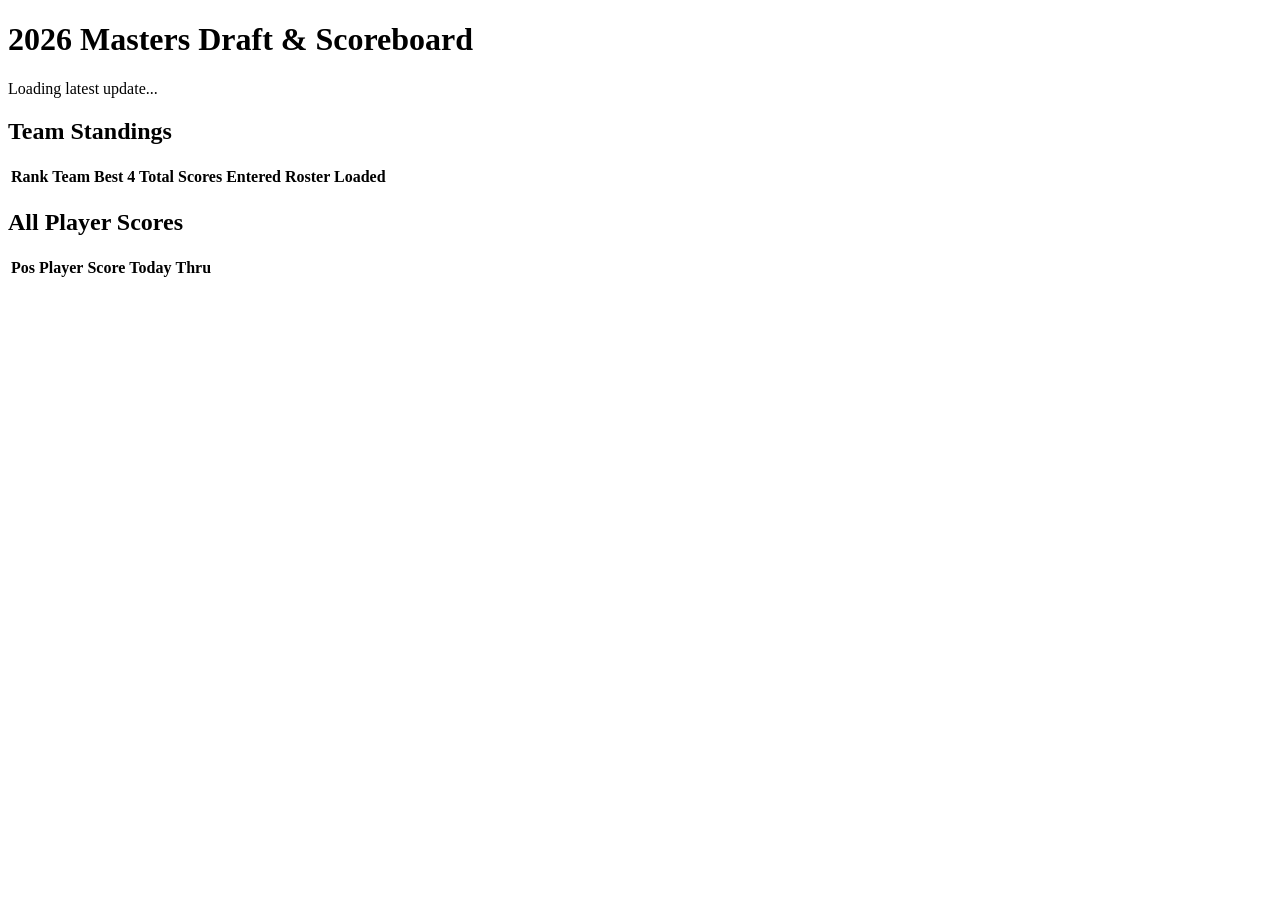
==== docs/index.html @ b5d95860 "Rename docs/data/index.html to docs/index.html" ====
<!doctype html>
<html lang="en">
<head>
  <meta charset="utf-8">
  <meta name="viewport" content="width=device-width,initial-scale=1">
  <title>2026 Masters Draft & Scoreboard</title>
  <link rel="stylesheet" href="./styles.css">
</head>
<body>
  <main class="wrap">
    <header>
      <h1>2026 Masters Draft & Scoreboard</h1>
      <p id="updated">Loading latest update...</p>
    </header>

    <section>
      <h2>Team Standings</h2>
      <table id="teams-table">
        <thead>
          <tr>
            <th>Rank</th>
            <th>Team</th>
            <th>Best 4 Total</th>
            <th>Scores Entered</th>
            <th>Roster Loaded</th>
          </tr>
        </thead>
        <tbody></tbody>
      </table>
    </section>

    <section>
      <h2>All Player Scores</h2>
      <table id="scores-table">
        <thead>
          <tr>
            <th>Pos</th>
            <th>Player</th>
            <th>Score</th>
            <th>Today</th>
            <th>Thru</th>
          </tr>
        </thead>
        <tbody></tbody>
      </table>
    </section>
  </main>

  <script src="./app.js"></script>
</body>
</html>
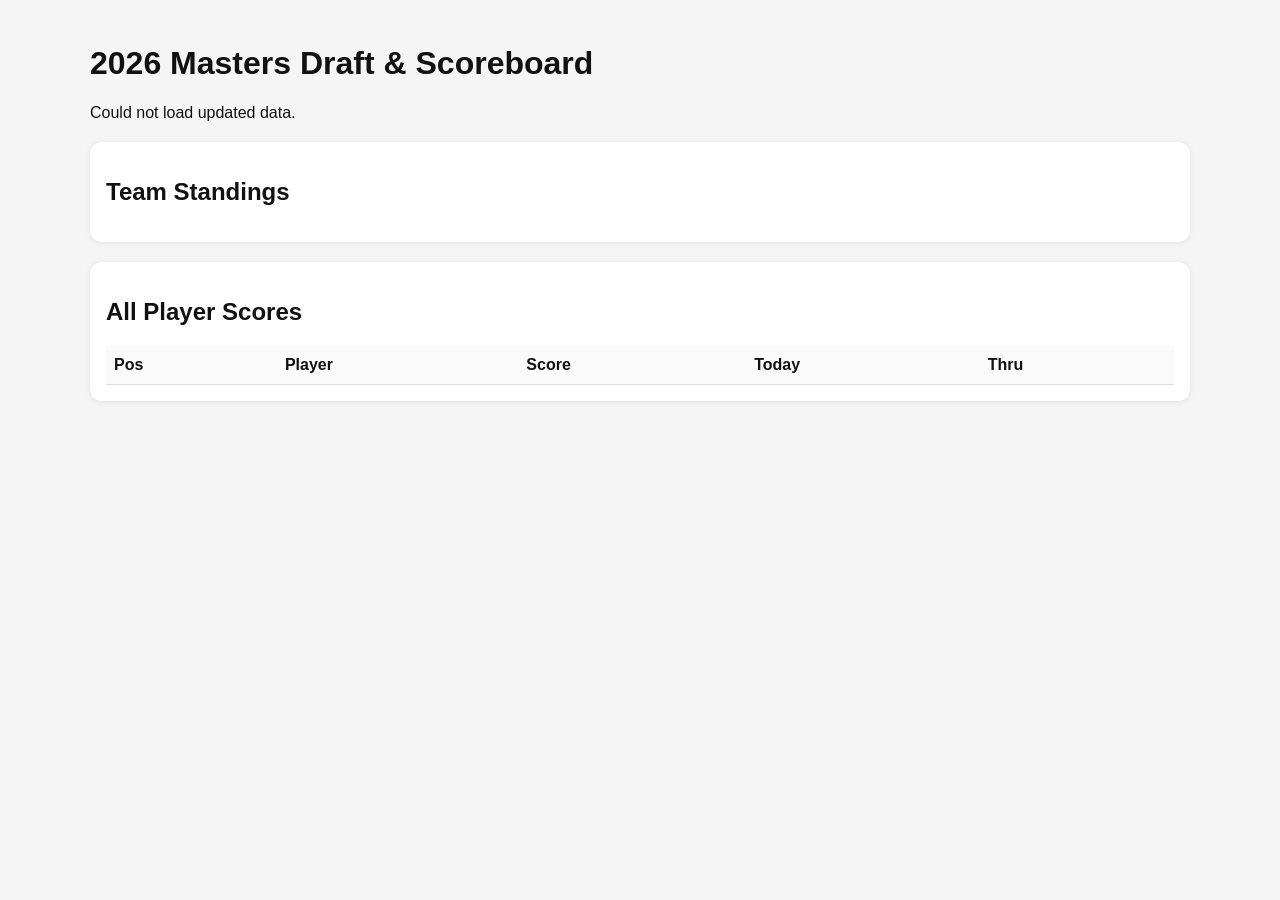
==== commit d9d56386: "Update HTML structure and replace table with grid" ====
--- a/docs/index.html
+++ b/docs/index.html
@@ -8,28 +8,17 @@
 </head>
 <body>
   <main class="wrap">
-    <header>
+    <header class="page-header">
       <h1>2026 Masters Draft & Scoreboard</h1>
       <p id="updated">Loading latest update...</p>
     </header>
 
-    <section>
+    <section class="section-card">
       <h2>Team Standings</h2>
-      <table id="teams-table">
-        <thead>
-          <tr>
-            <th>Rank</th>
-            <th>Team</th>
-            <th>Best 4 Total</th>
-            <th>Scores Entered</th>
-            <th>Roster Loaded</th>
-          </tr>
-        </thead>
-        <tbody></tbody>
-      </table>
+      <div id="teams-grid" class="teams-grid"></div>
     </section>
 
-    <section>
+    <section class="section-card">
       <h2>All Player Scores</h2>
       <table id="scores-table">
         <thead>
--- a/docs/styles.css
+++ b/docs/styles.css
@@ -0,0 +1,40 @@
+body {
+  font-family: Arial, sans-serif;
+  margin: 0;
+  background: #f5f5f5;
+  color: #111;
+}
+
+.wrap {
+  max-width: 1100px;
+  margin: 0 auto;
+  padding: 24px;
+}
+
+header {
+  margin-bottom: 20px;
+}
+
+section {
+  background: white;
+  border-radius: 12px;
+  padding: 16px;
+  margin-bottom: 20px;
+  box-shadow: 0 1px 6px rgba(0,0,0,0.08);
+}
+
+table {
+  width: 100%;
+  border-collapse: collapse;
+  margin-top: 10px;
+}
+
+th, td {
+  padding: 10px 8px;
+  border-bottom: 1px solid #ddd;
+  text-align: left;
+}
+
+th {
+  background: #fafafa;
+}
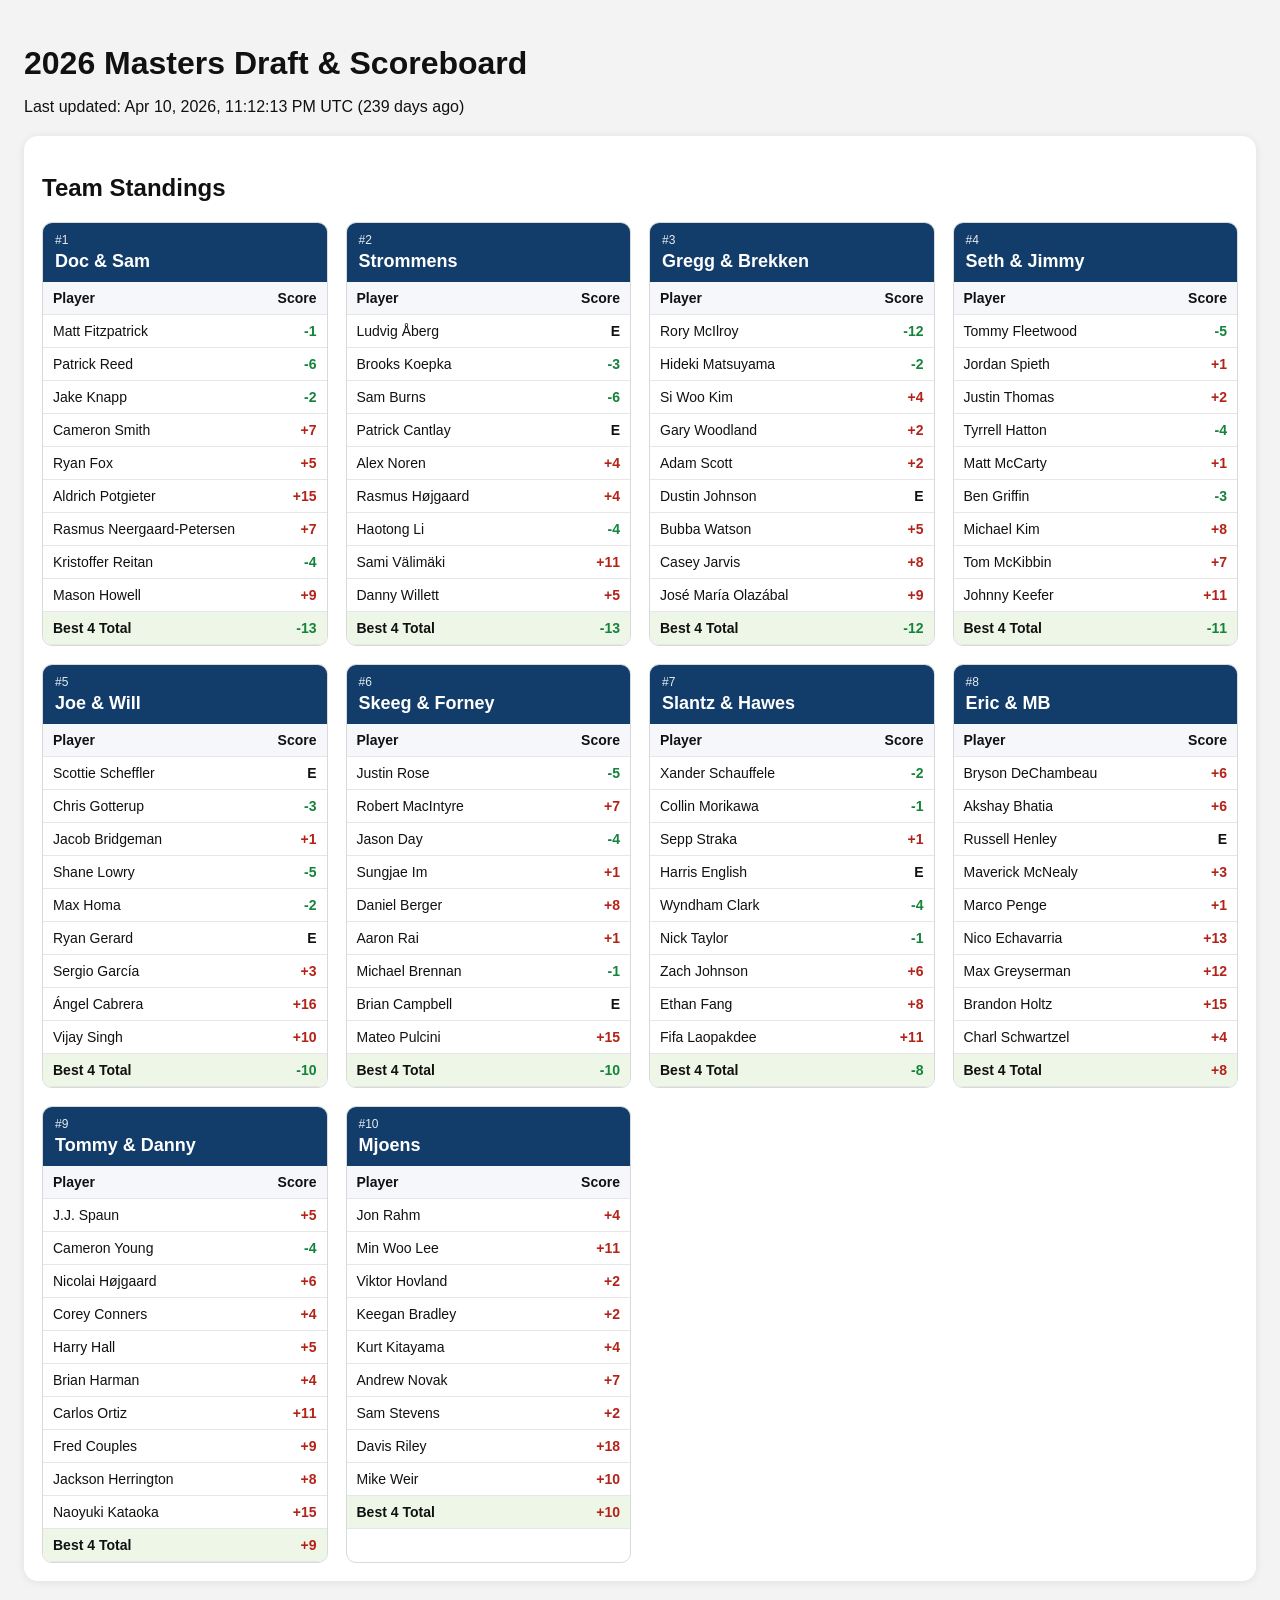
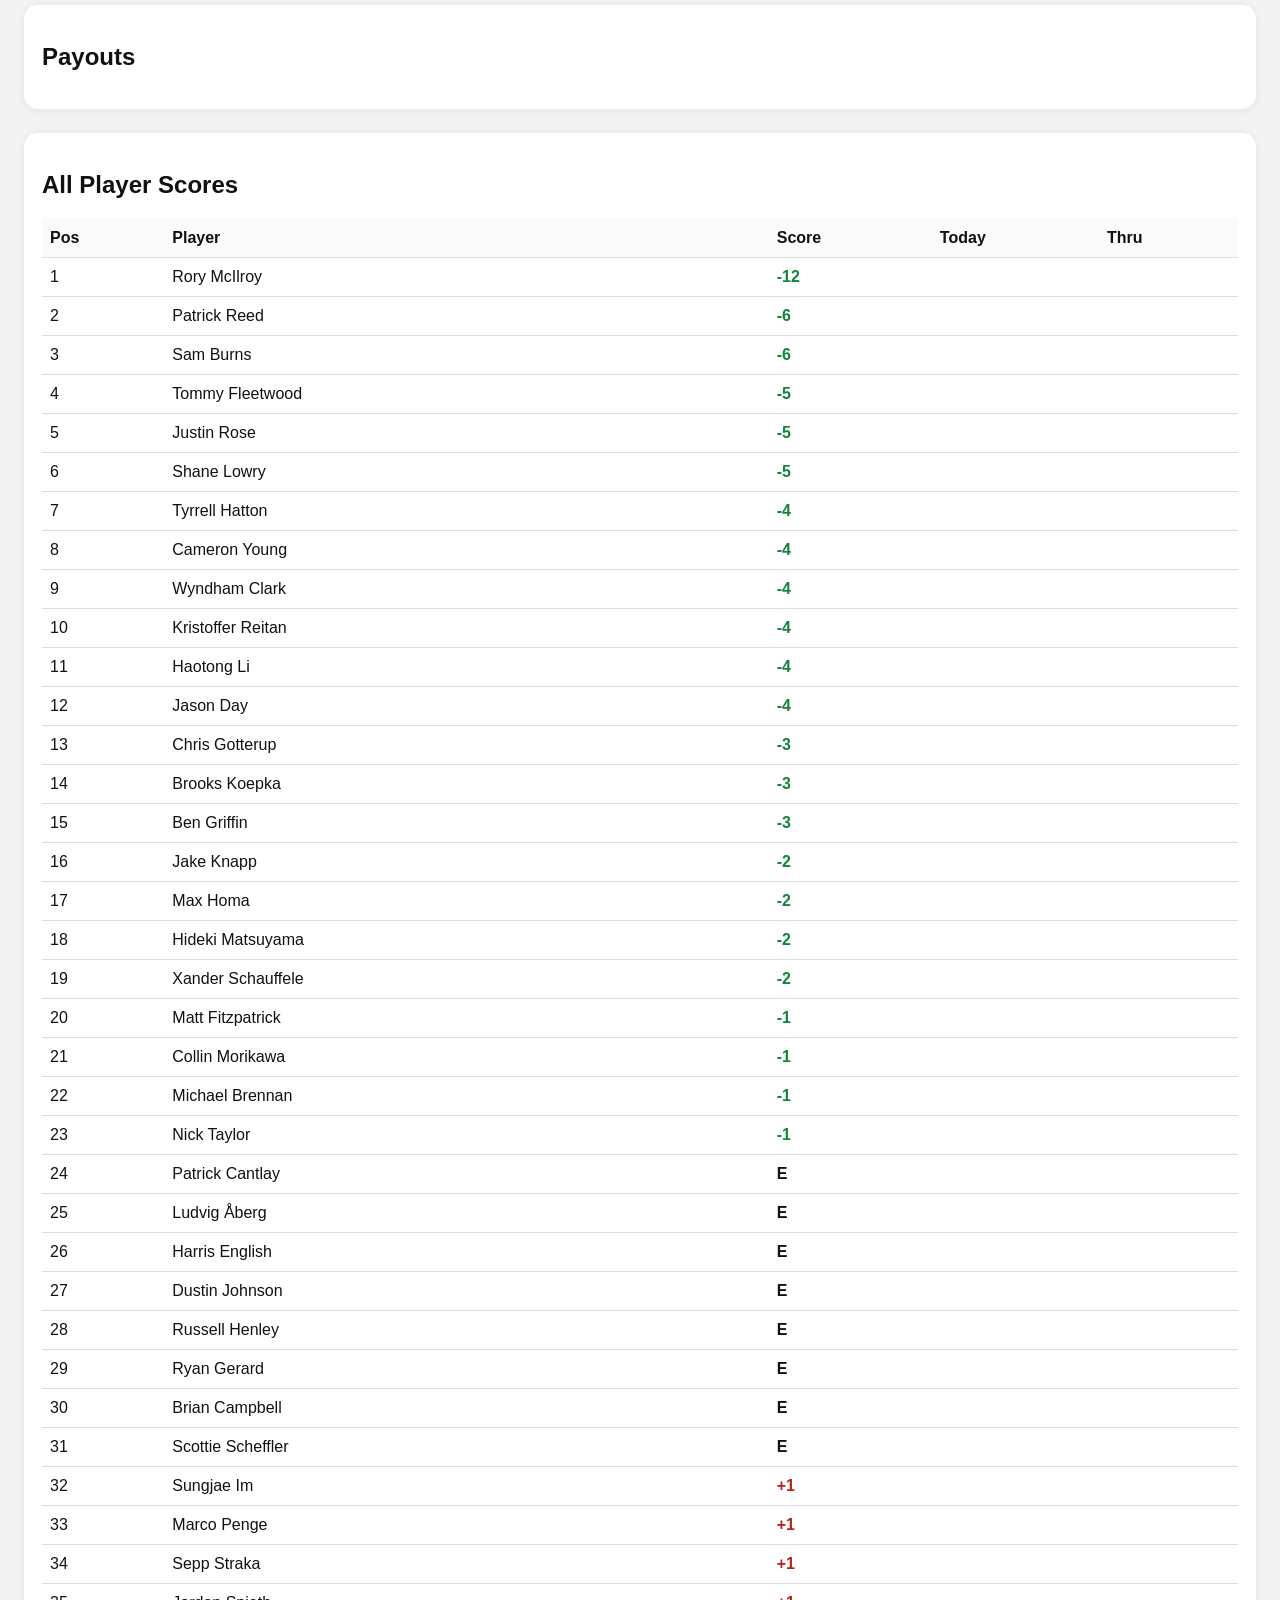
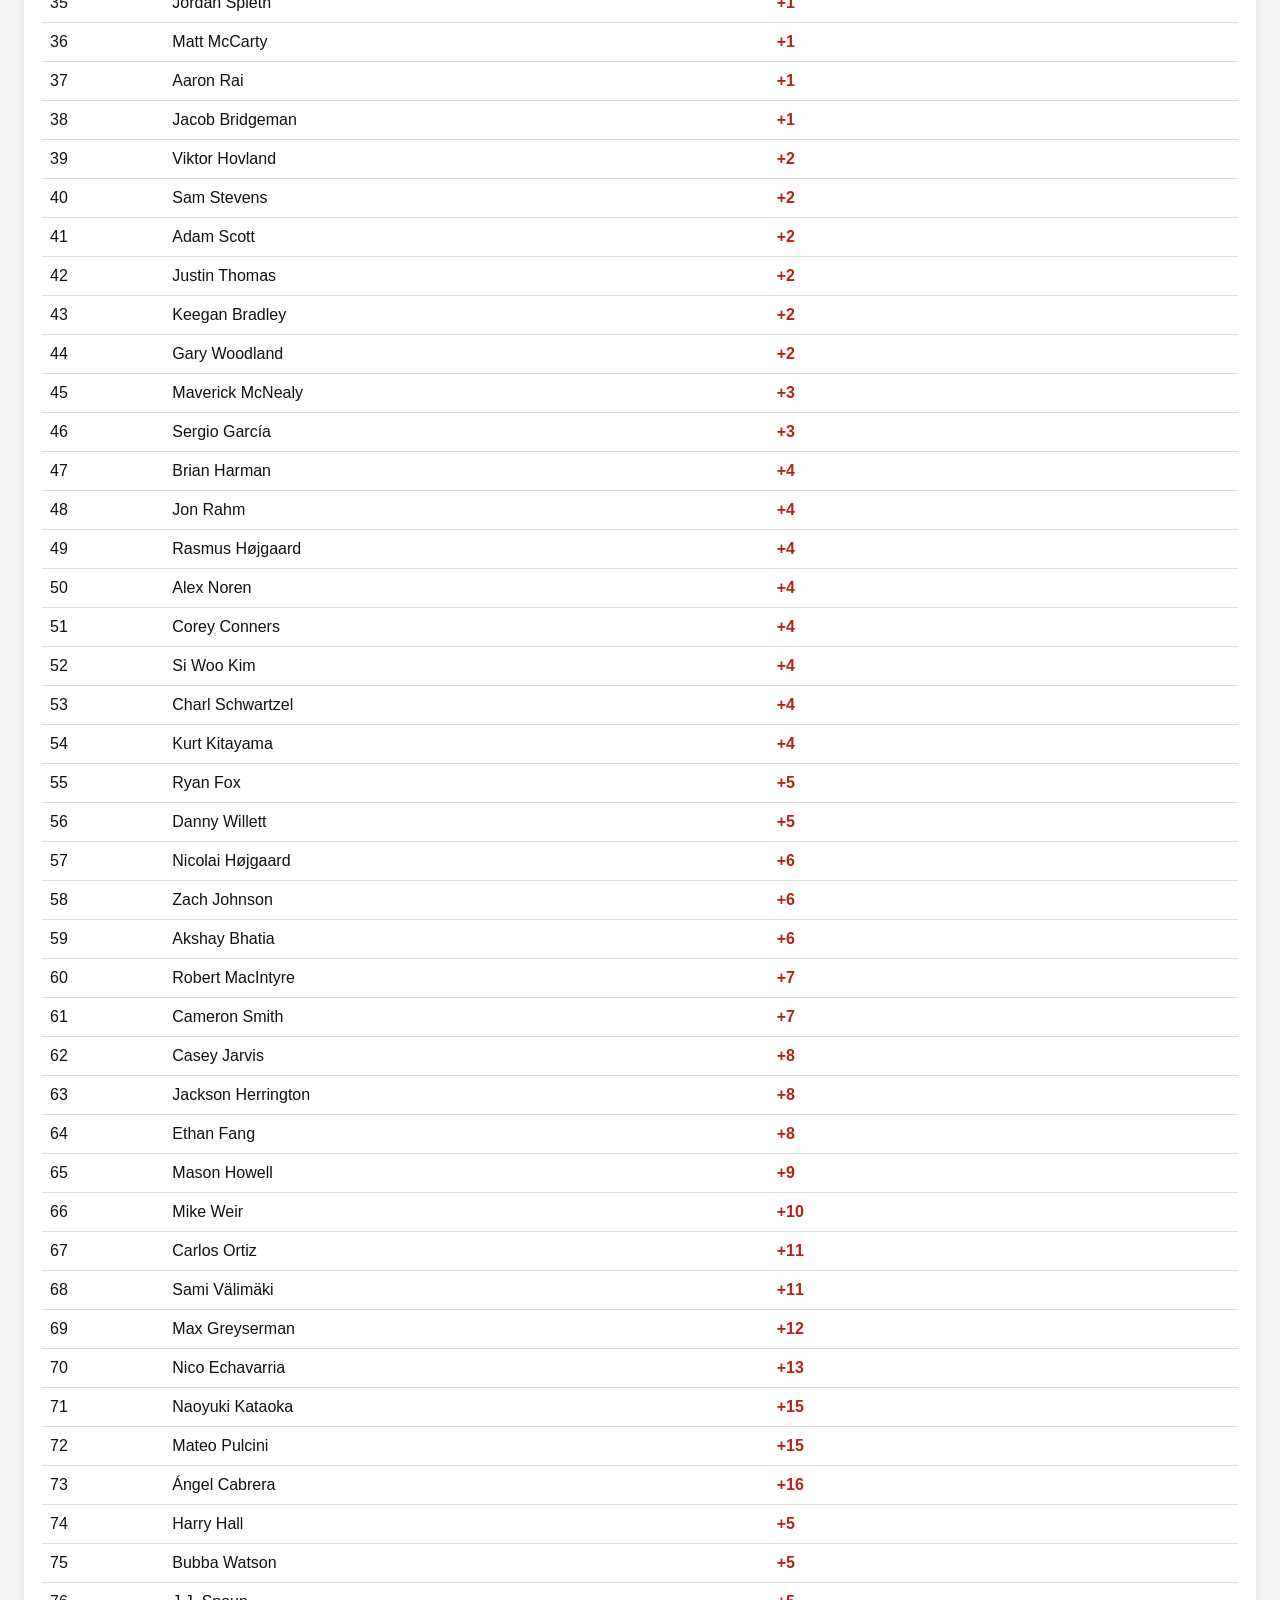
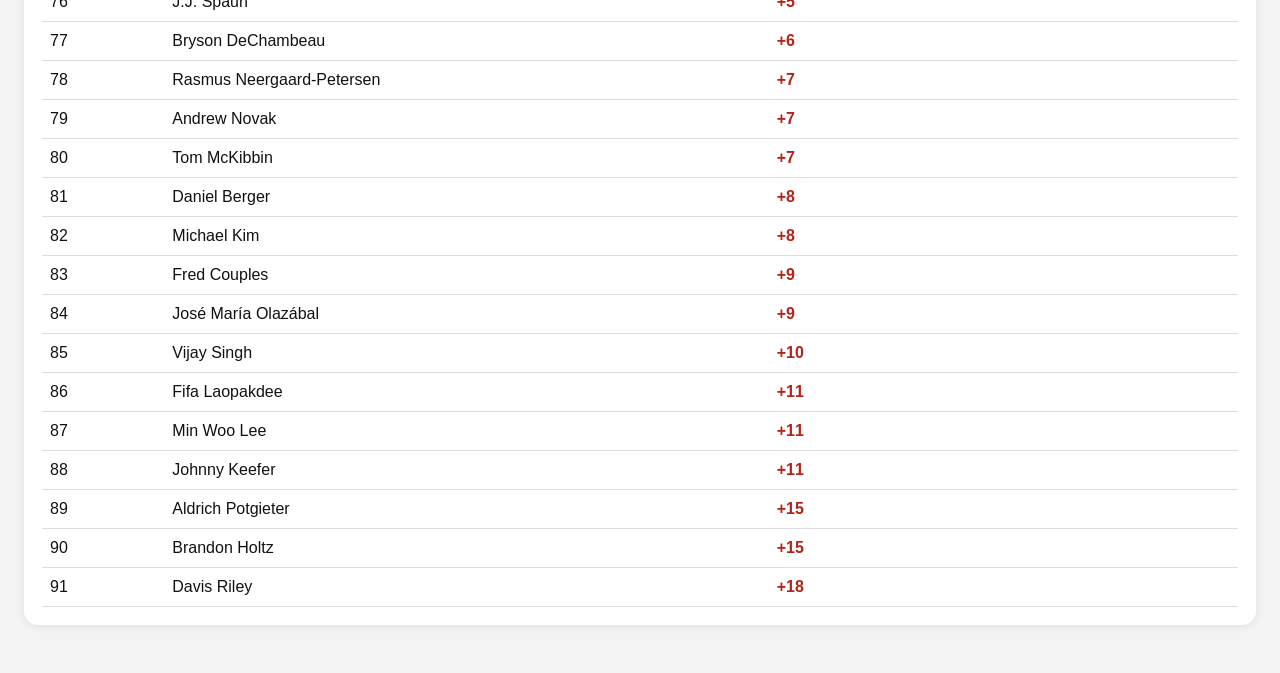
==== commit f3df8035: "Add Payouts section to index.html" ====
--- a/docs/index.html
+++ b/docs/index.html
@@ -19,6 +19,11 @@
     </section>
 
     <section class="section-card">
+  <h2>Payouts</h2>
+  <div id="payouts-list"></div>
+</section>
+
+    <section class="section-card">
       <h2>All Player Scores</h2>
       <table id="scores-table">
         <thead>
--- a/docs/styles.css
+++ b/docs/styles.css
@@ -1,40 +1,142 @@
 body {
   font-family: Arial, sans-serif;
   margin: 0;
-  background: #f5f5f5;
+  background: #f3f3f3;
   color: #111;
 }
 
 .wrap {
-  max-width: 1100px;
+  max-width: 1300px;
   margin: 0 auto;
   padding: 24px;
 }
 
-header {
+.page-header {
   margin-bottom: 20px;
 }
 
-section {
-  background: white;
-  border-radius: 12px;
-  padding: 16px;
-  margin-bottom: 20px;
-  box-shadow: 0 1px 6px rgba(0,0,0,0.08);
+.page-header h1 {
+  margin-bottom: 8px;
 }
 
-table {
+.section-card {
+  background: white;
+  border-radius: 14px;
+  padding: 18px;
+  margin-bottom: 24px;
+  box-shadow: 0 1px 8px rgba(0, 0, 0, 0.08);
+}
+
+.teams-grid {
+  display: grid;
+  grid-template-columns: repeat(auto-fit, minmax(240px, 1fr));
+  gap: 18px;
+}
+
+.team-card {
+  border: 1px solid #d9d9d9;
+  border-radius: 10px;
+  overflow: hidden;
+  background: #fff;
+}
+
+.team-card-header {
+  background: #123d6b;
+  color: white;
+  padding: 10px 12px;
+}
+
+.team-rank {
+  font-size: 12px;
+  opacity: 0.9;
+  margin-bottom: 4px;
+}
+
+.team-name {
+  font-size: 18px;
+  font-weight: 700;
+}
+
+.team-table {
+  width: 100%;
+  border-collapse: collapse;
+}
+
+.team-table th,
+.team-table td {
+  padding: 8px 10px;
+  border-bottom: 1px solid #e6e6e6;
+  text-align: left;
+  font-size: 14px;
+}
+
+.team-table th:last-child,
+.team-table td:last-child {
+  text-align: right;
+  width: 80px;
+}
+
+.team-table thead th {
+  background: #f5f7fa;
+  font-weight: 700;
+}
+
+.team-table tfoot td {
+  background: #eef6e8;
+  font-weight: 700;
+}
+
+.player-name {
+  white-space: nowrap;
+}
+
+.score-cell {
+  font-weight: 700;
+}
+
+.score-under {
+  color: #14833b;
+  font-weight: 700;
+}
+
+.score-over {
+  color: #b42318;
+  font-weight: 700;
+}
+
+.score-even {
+  color: #111;
+  font-weight: 700;
+}
+
+.score-cut {
+  color: #666;
+  font-weight: 700;
+}
+
+#scores-table {
   width: 100%;
   border-collapse: collapse;
   margin-top: 10px;
 }
 
-th, td {
+#scores-table th,
+#scores-table td {
   padding: 10px 8px;
   border-bottom: 1px solid #ddd;
   text-align: left;
 }
 
-th {
+#scores-table th {
   background: #fafafa;
 }
+
+@media (max-width: 700px) {
+  .wrap {
+    padding: 14px;
+  }
+
+  .teams-grid {
+    grid-template-columns: 1fr;
+  }
+}
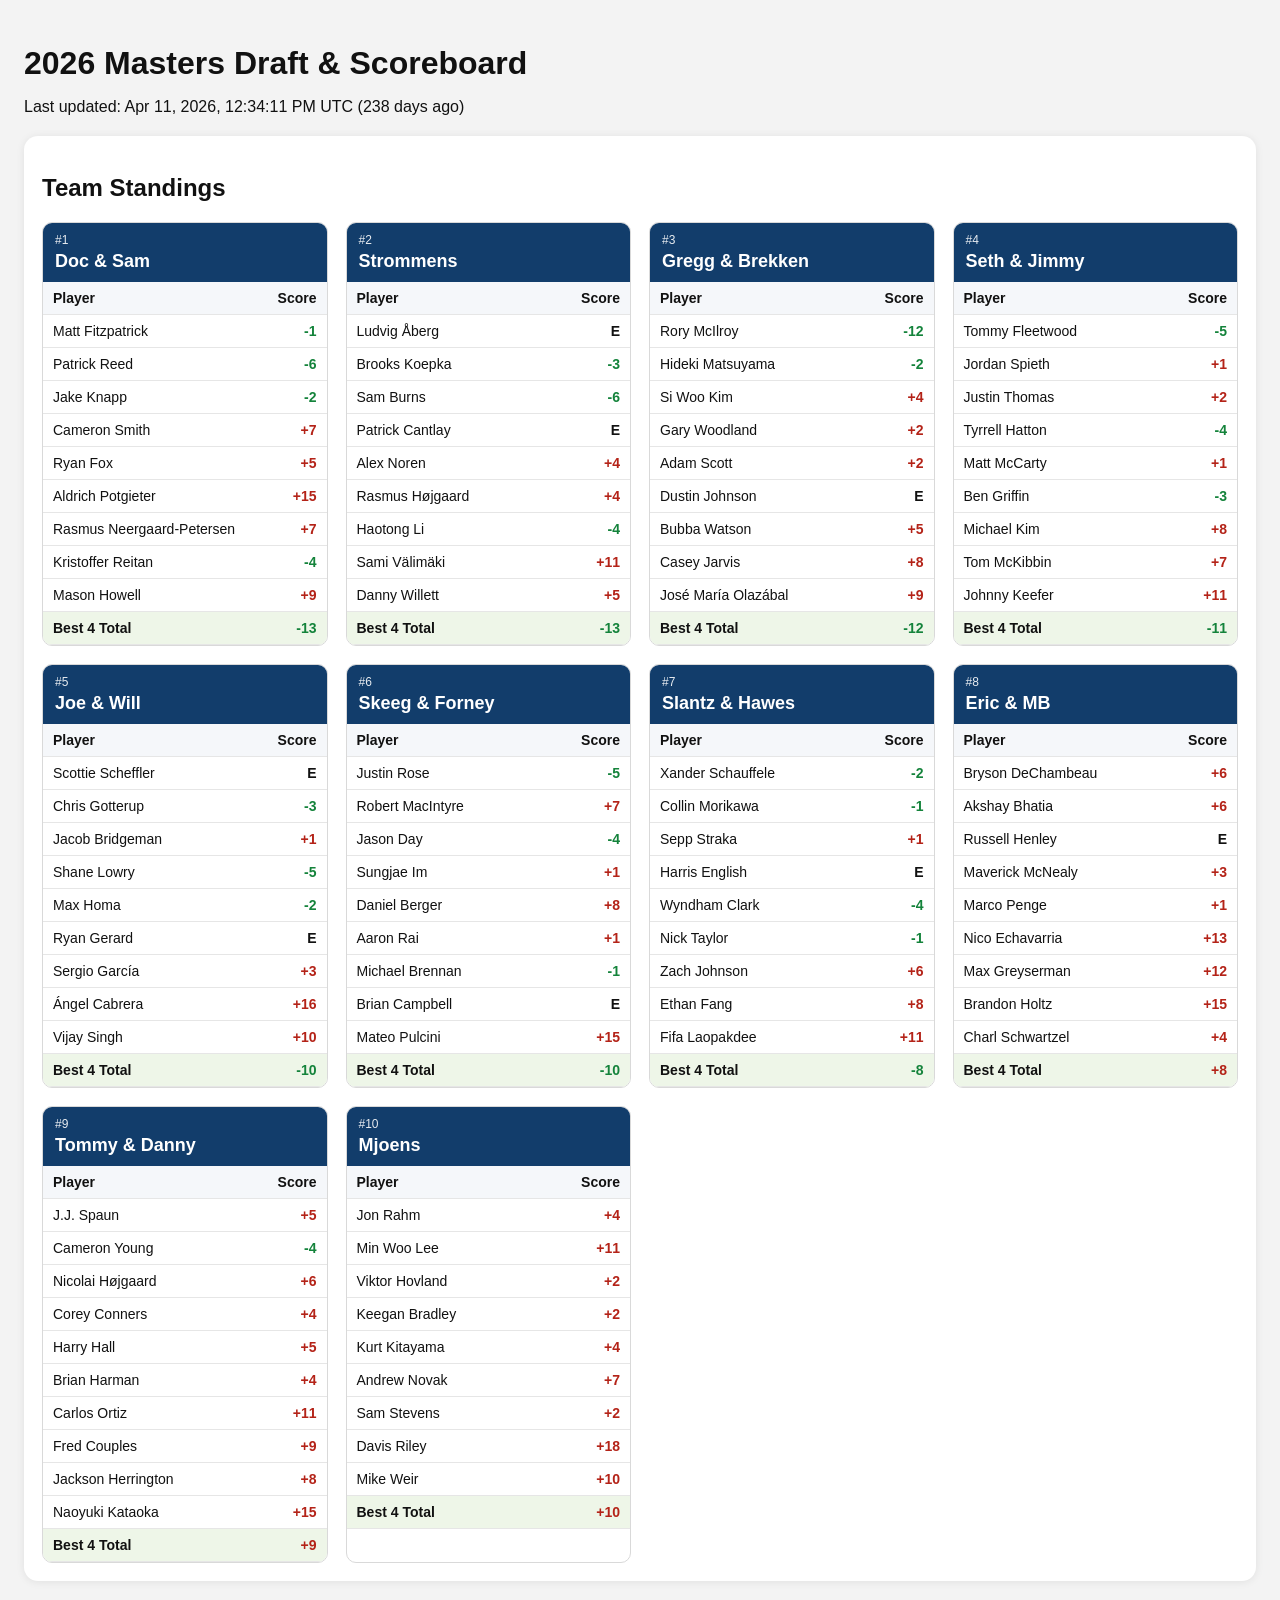
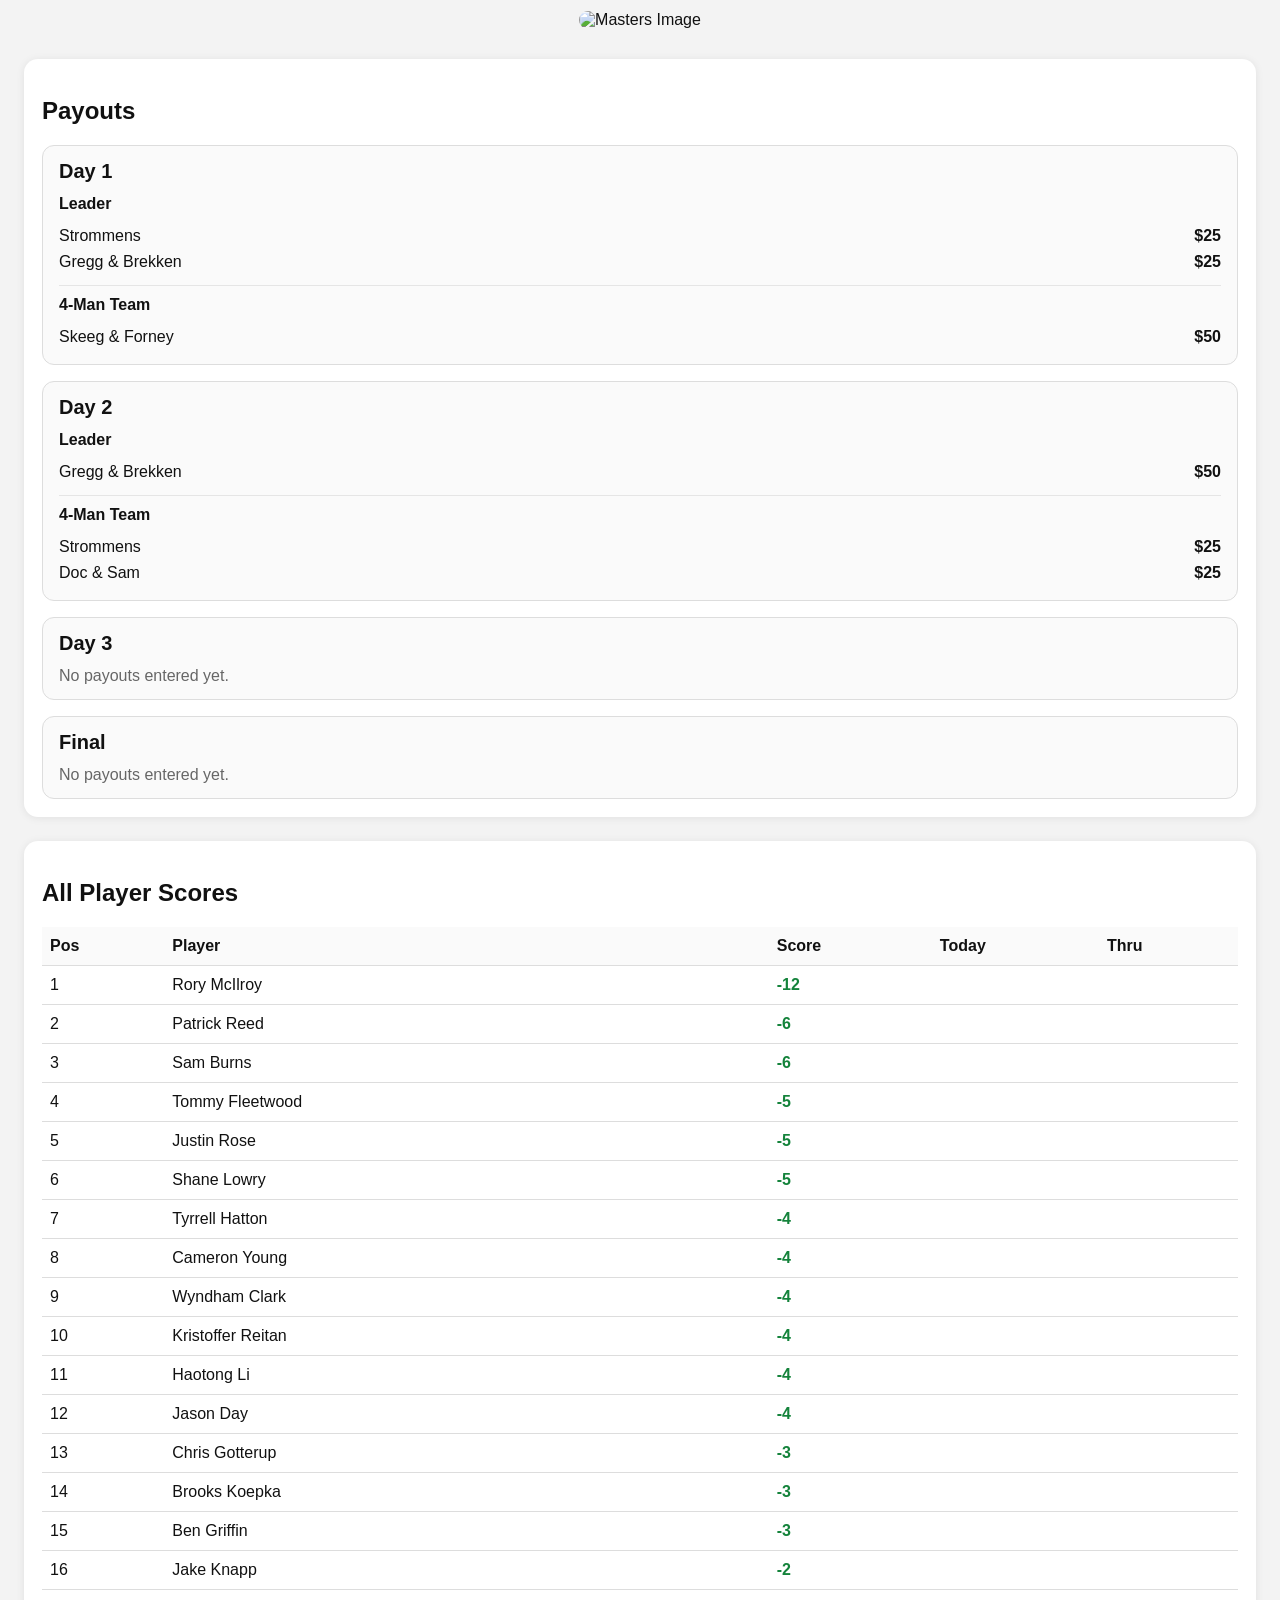
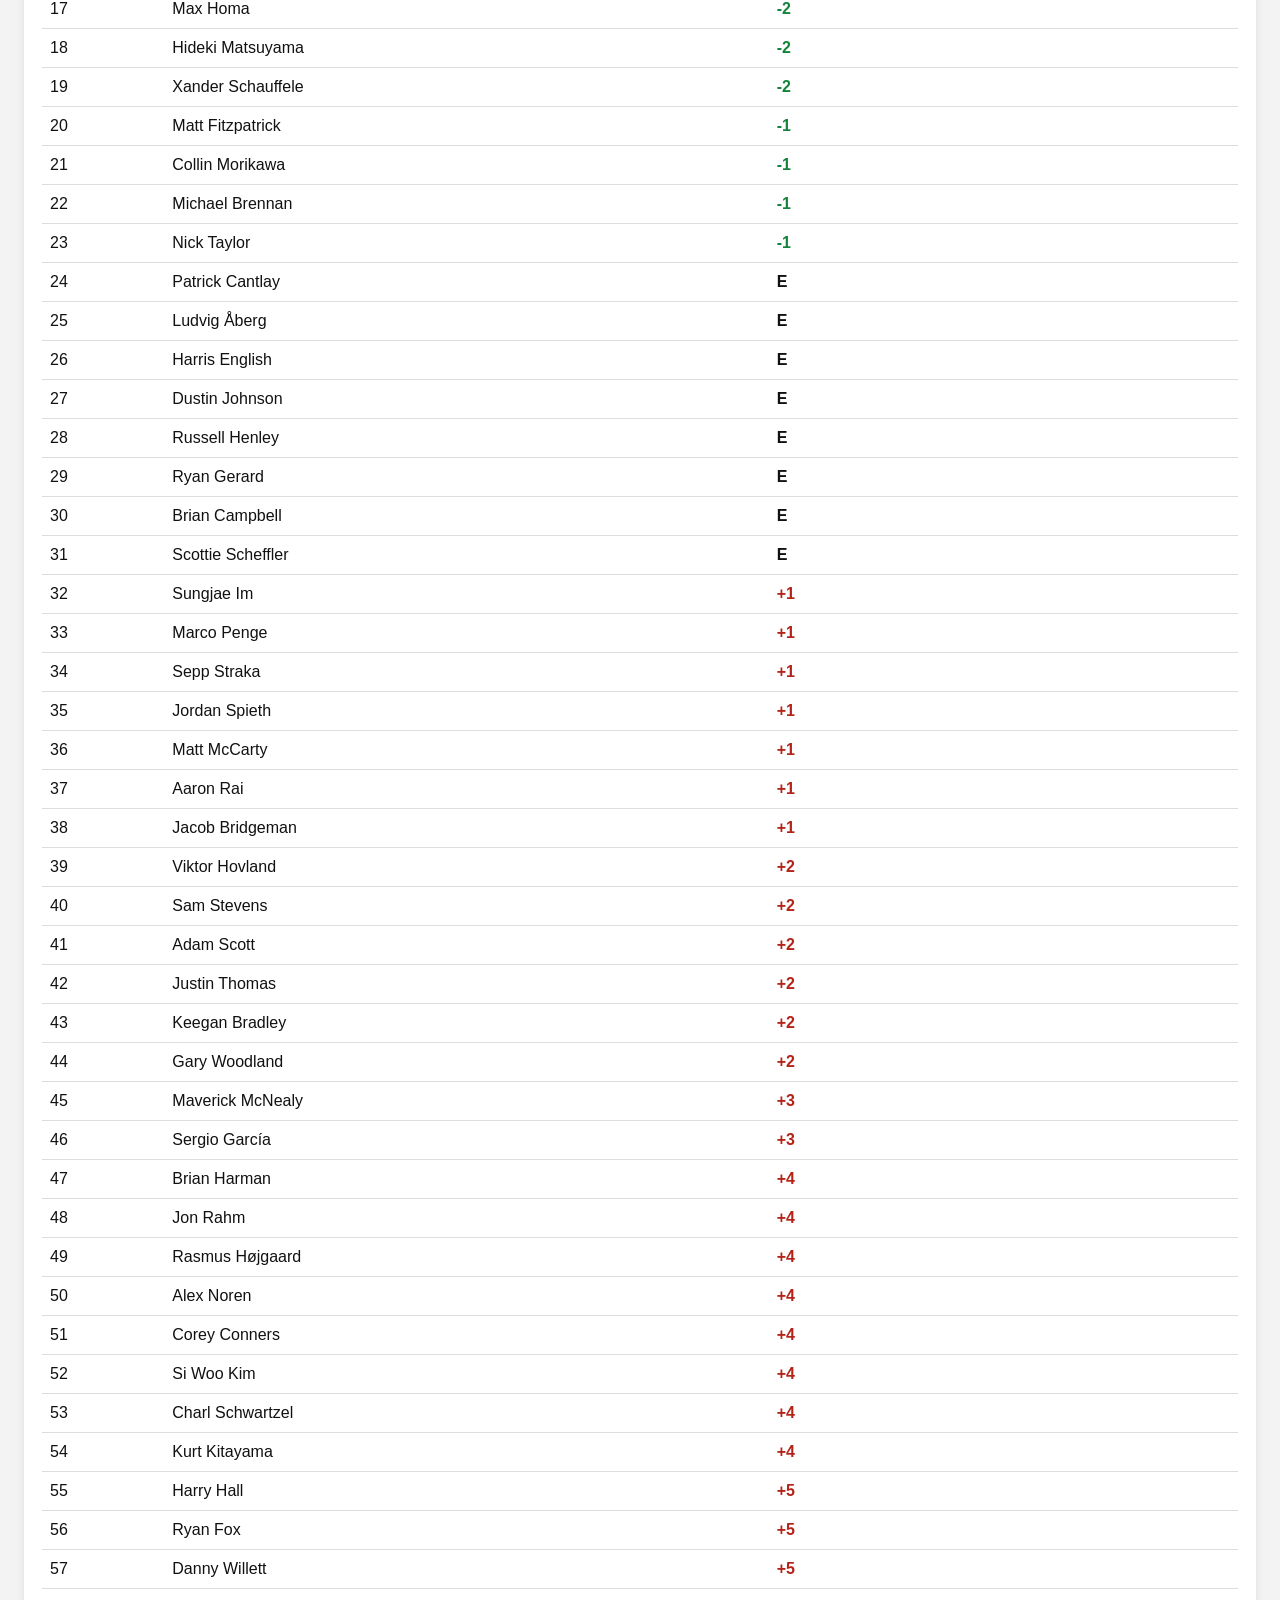
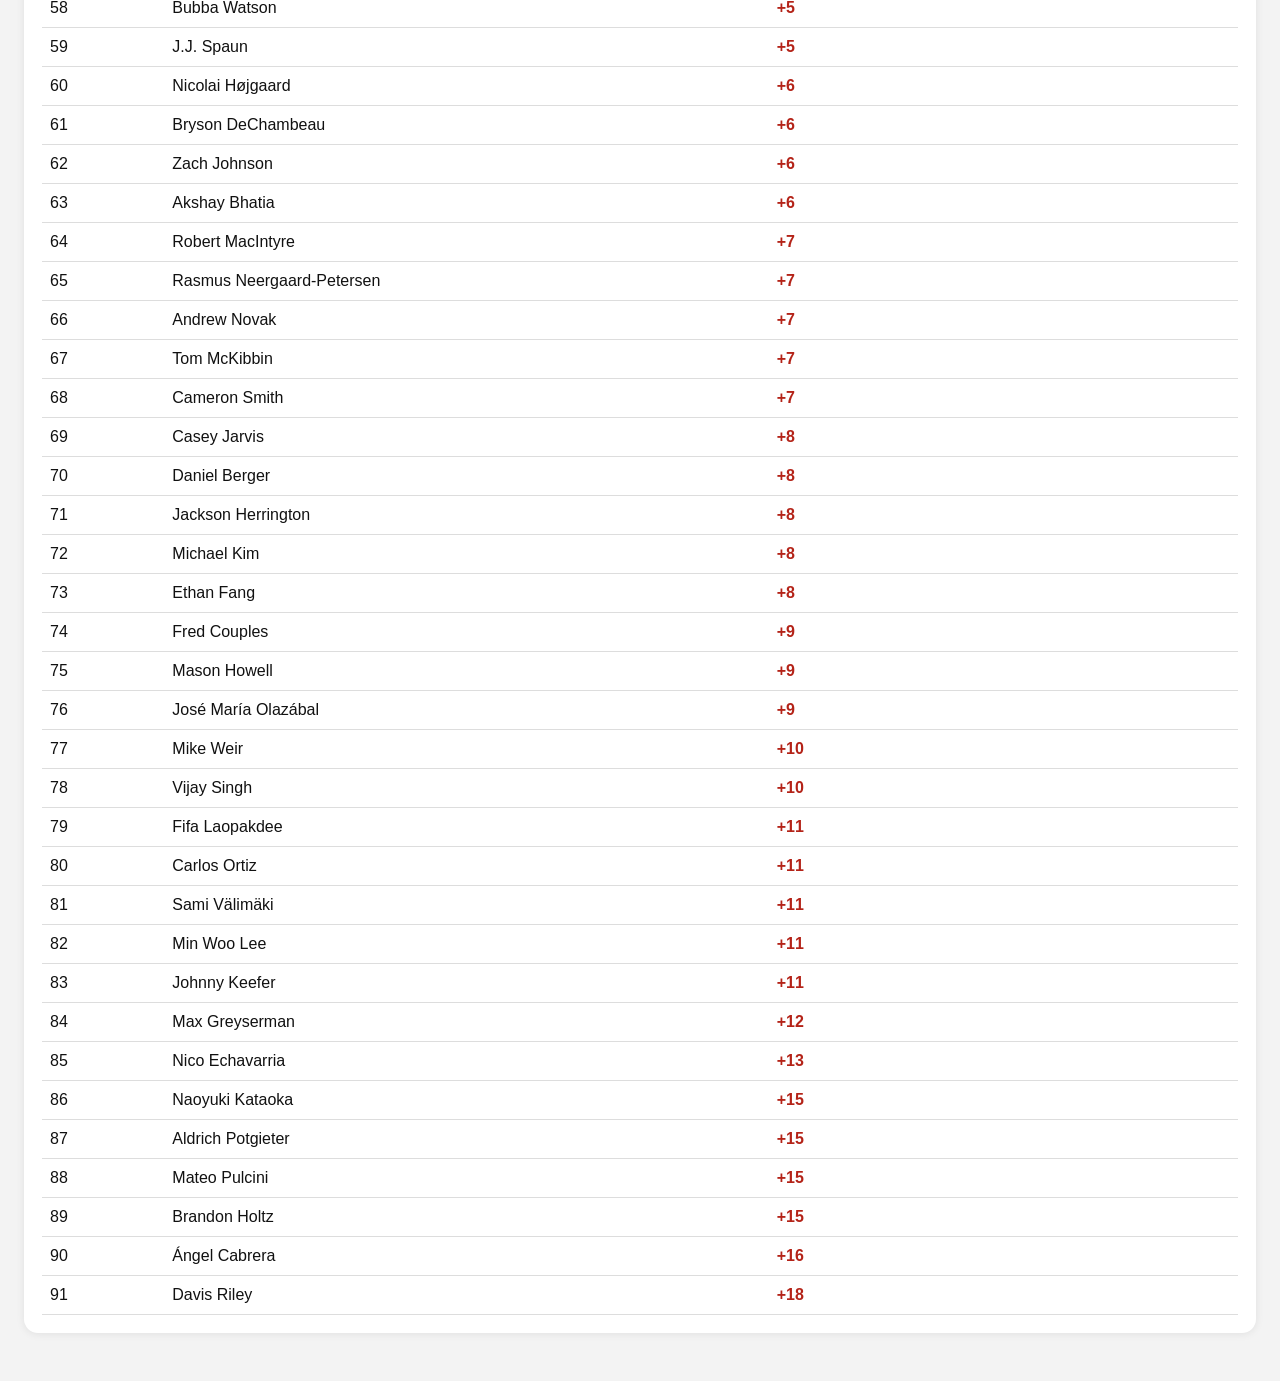
==== commit b544f589: "Insert Masters champions image in index.html Added an image of Masters champions to the index page." ====
--- a/docs/index.html
+++ b/docs/index.html
@@ -17,6 +17,14 @@
       <h2>Team Standings</h2>
       <div id="teams-grid" class="teams-grid"></div>
     </section>
+
+    <div style="text-align:center; margin: 30px 0;">
+  <img 
+    src="./Masters champions enjoying the day.jpg" 
+    alt="Masters Image"
+    style="max-width:100%; width:700px; border-radius:12px;"
+  >
+</div>
 
     <section class="section-card">
   <h2>Payouts</h2>
--- a/docs/styles.css
+++ b/docs/styles.css
@@ -140,3 +140,56 @@
     grid-template-columns: 1fr;
   }
 }
+
+#payouts-list {
+  display: grid;
+  gap: 16px;
+}
+
+.payout-section {
+  border: 1px solid #ddd;
+  border-radius: 12px;
+  padding: 14px 16px;
+  background: #fafafa;
+}
+
+.payout-section-title {
+  margin-top: 0;
+  margin-bottom: 12px;
+  font-size: 20px;
+}
+
+.payout-item {
+  border-top: 1px solid #e5e5e5;
+  padding-top: 10px;
+  margin-top: 10px;
+}
+
+.payout-item:first-of-type {
+  border-top: none;
+  padding-top: 0;
+  margin-top: 0;
+}
+
+.payout-item h3 {
+  margin-top: 0;
+  margin-bottom: 10px;
+  font-size: 16px;
+}
+
+.payout-winner {
+  display: flex;
+  justify-content: space-between;
+  align-items: center;
+  gap: 16px;
+  padding: 4px 0;
+}
+
+.payout-winner strong {
+  white-space: nowrap;
+}
+
+.payout-empty {
+  margin: 0;
+  color: #666;
+}
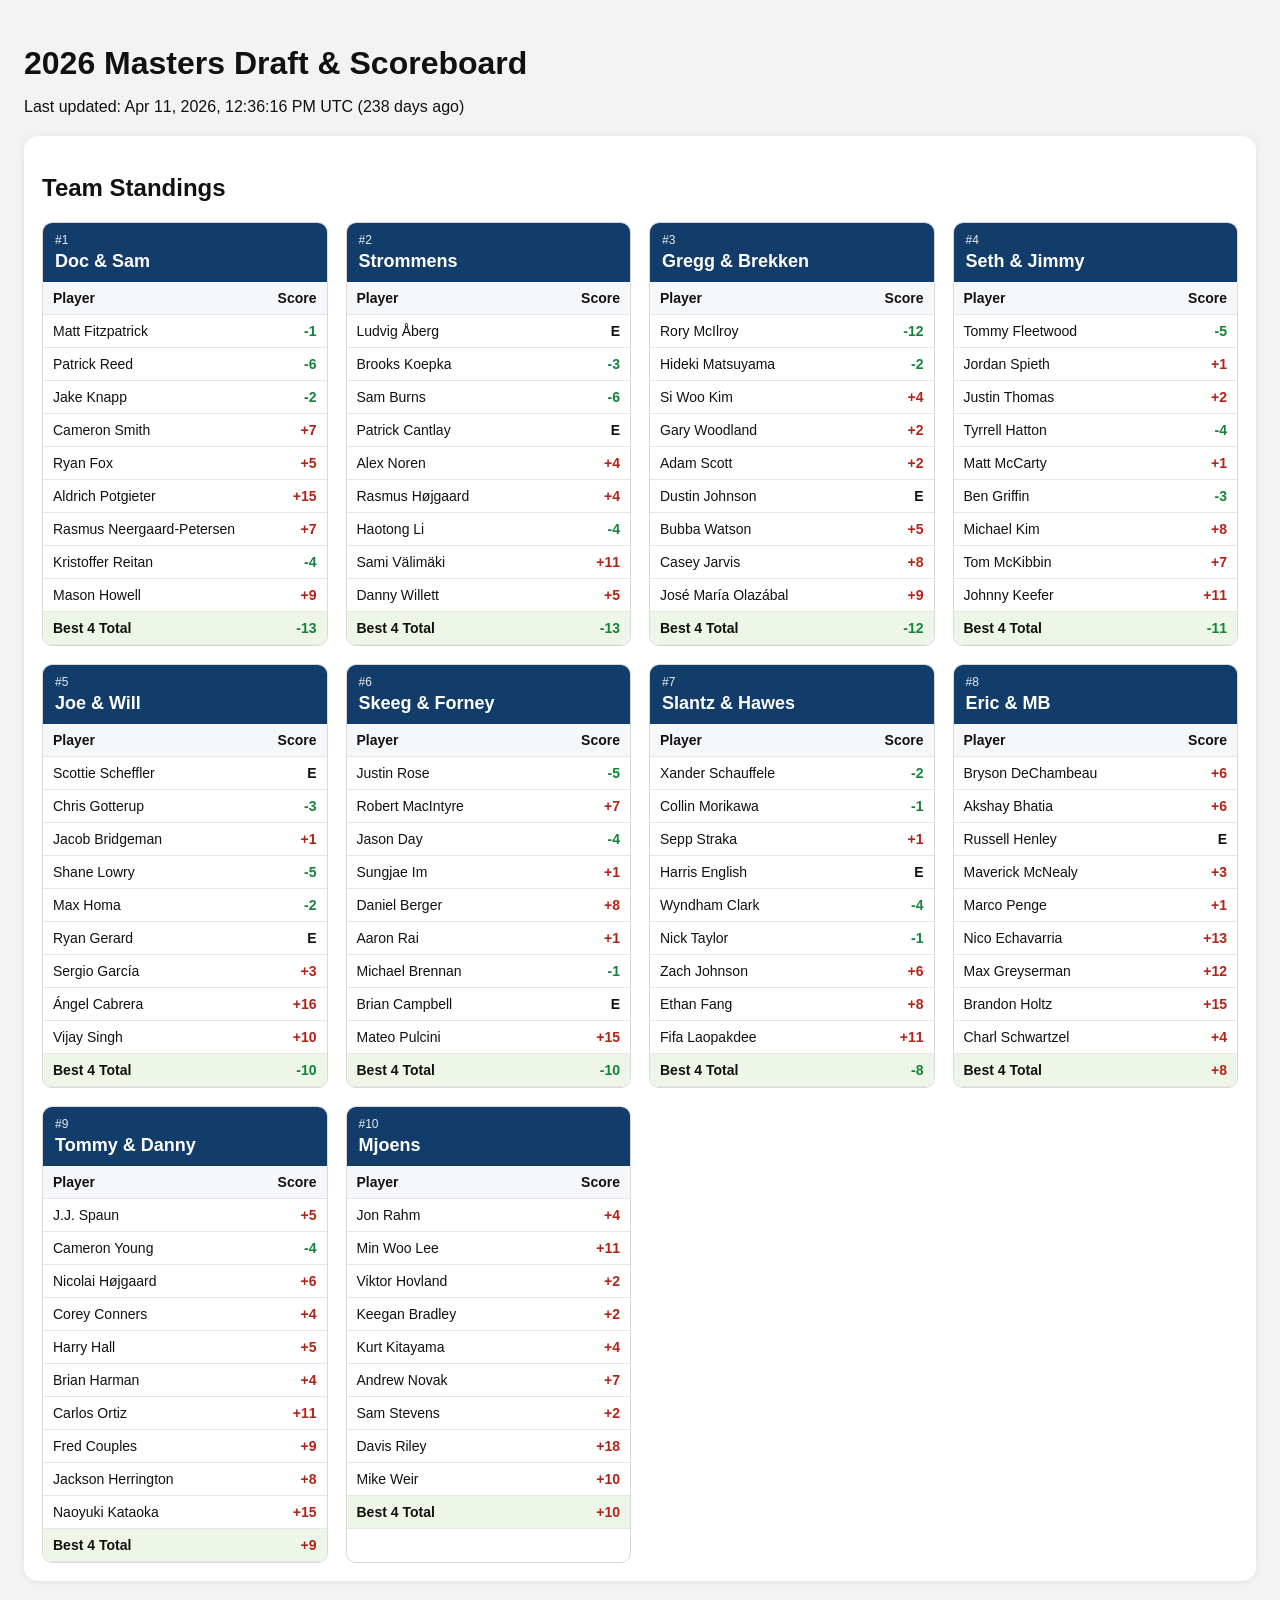
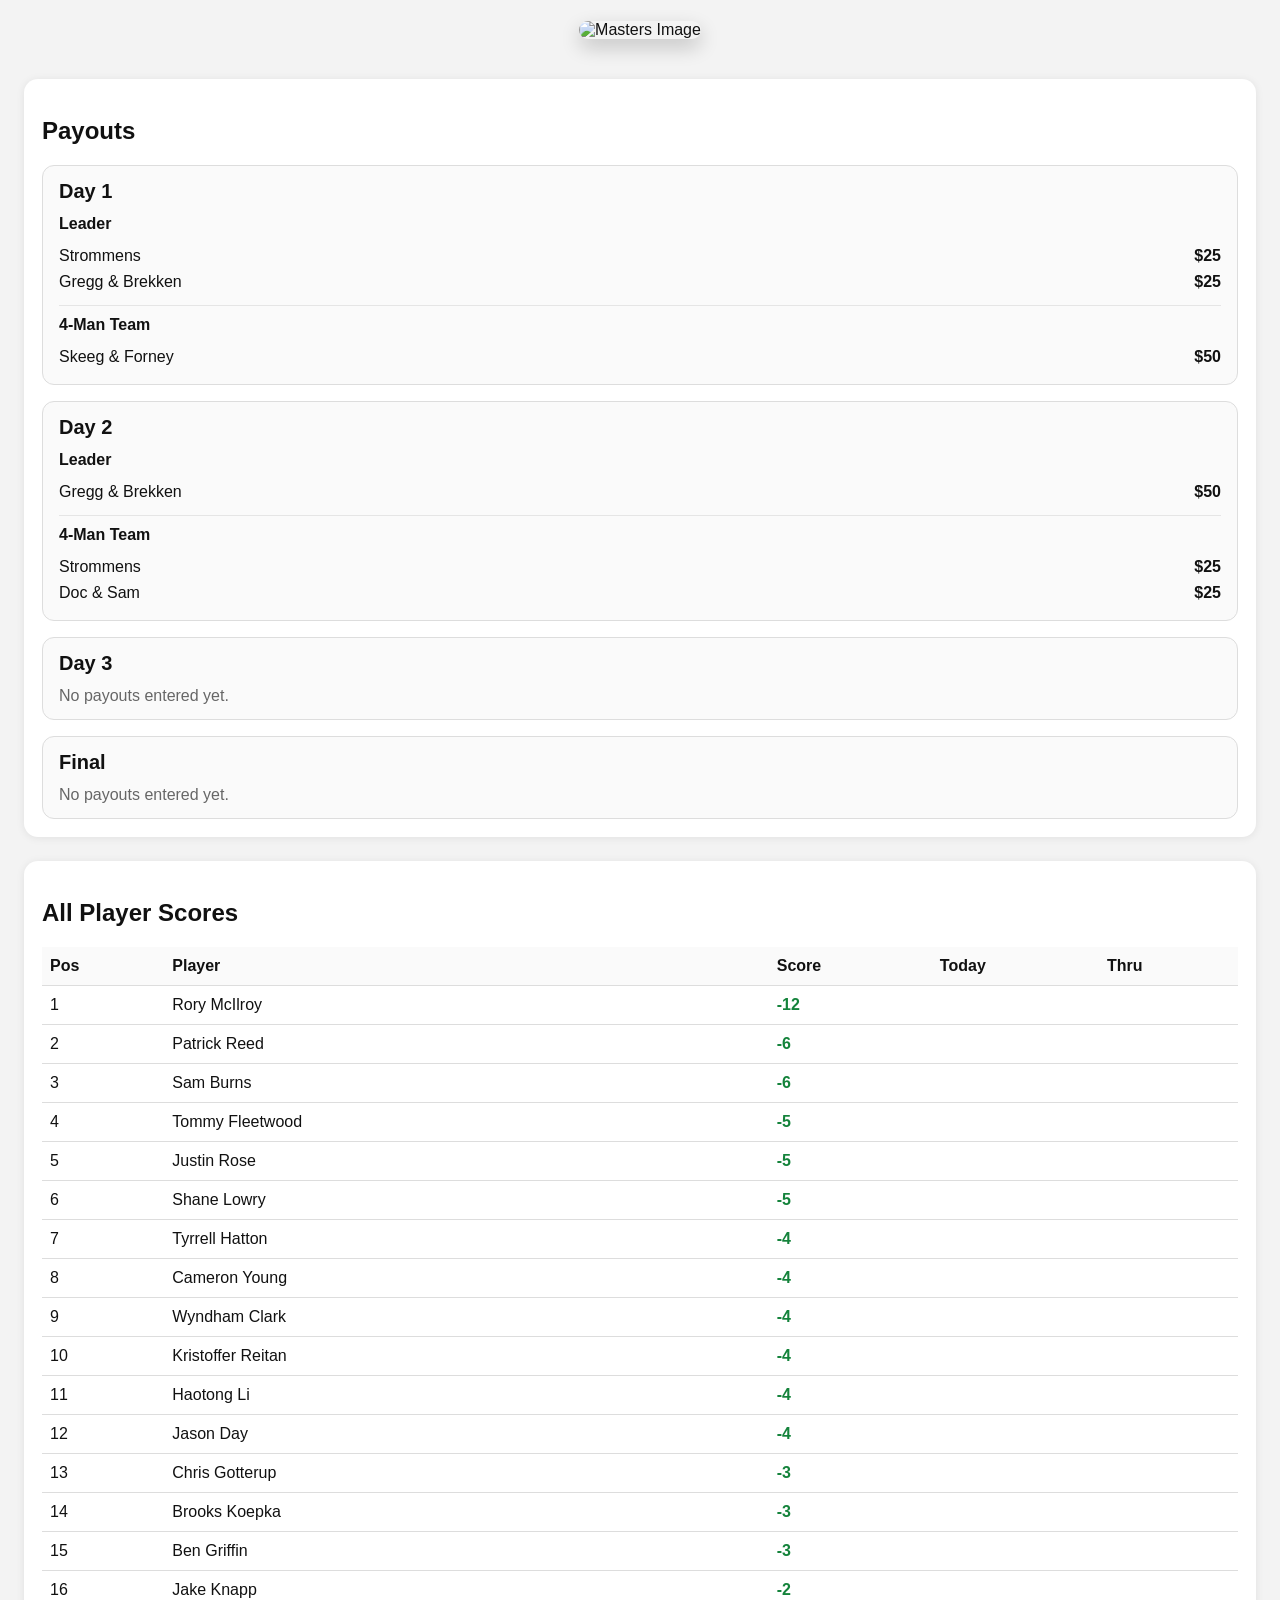
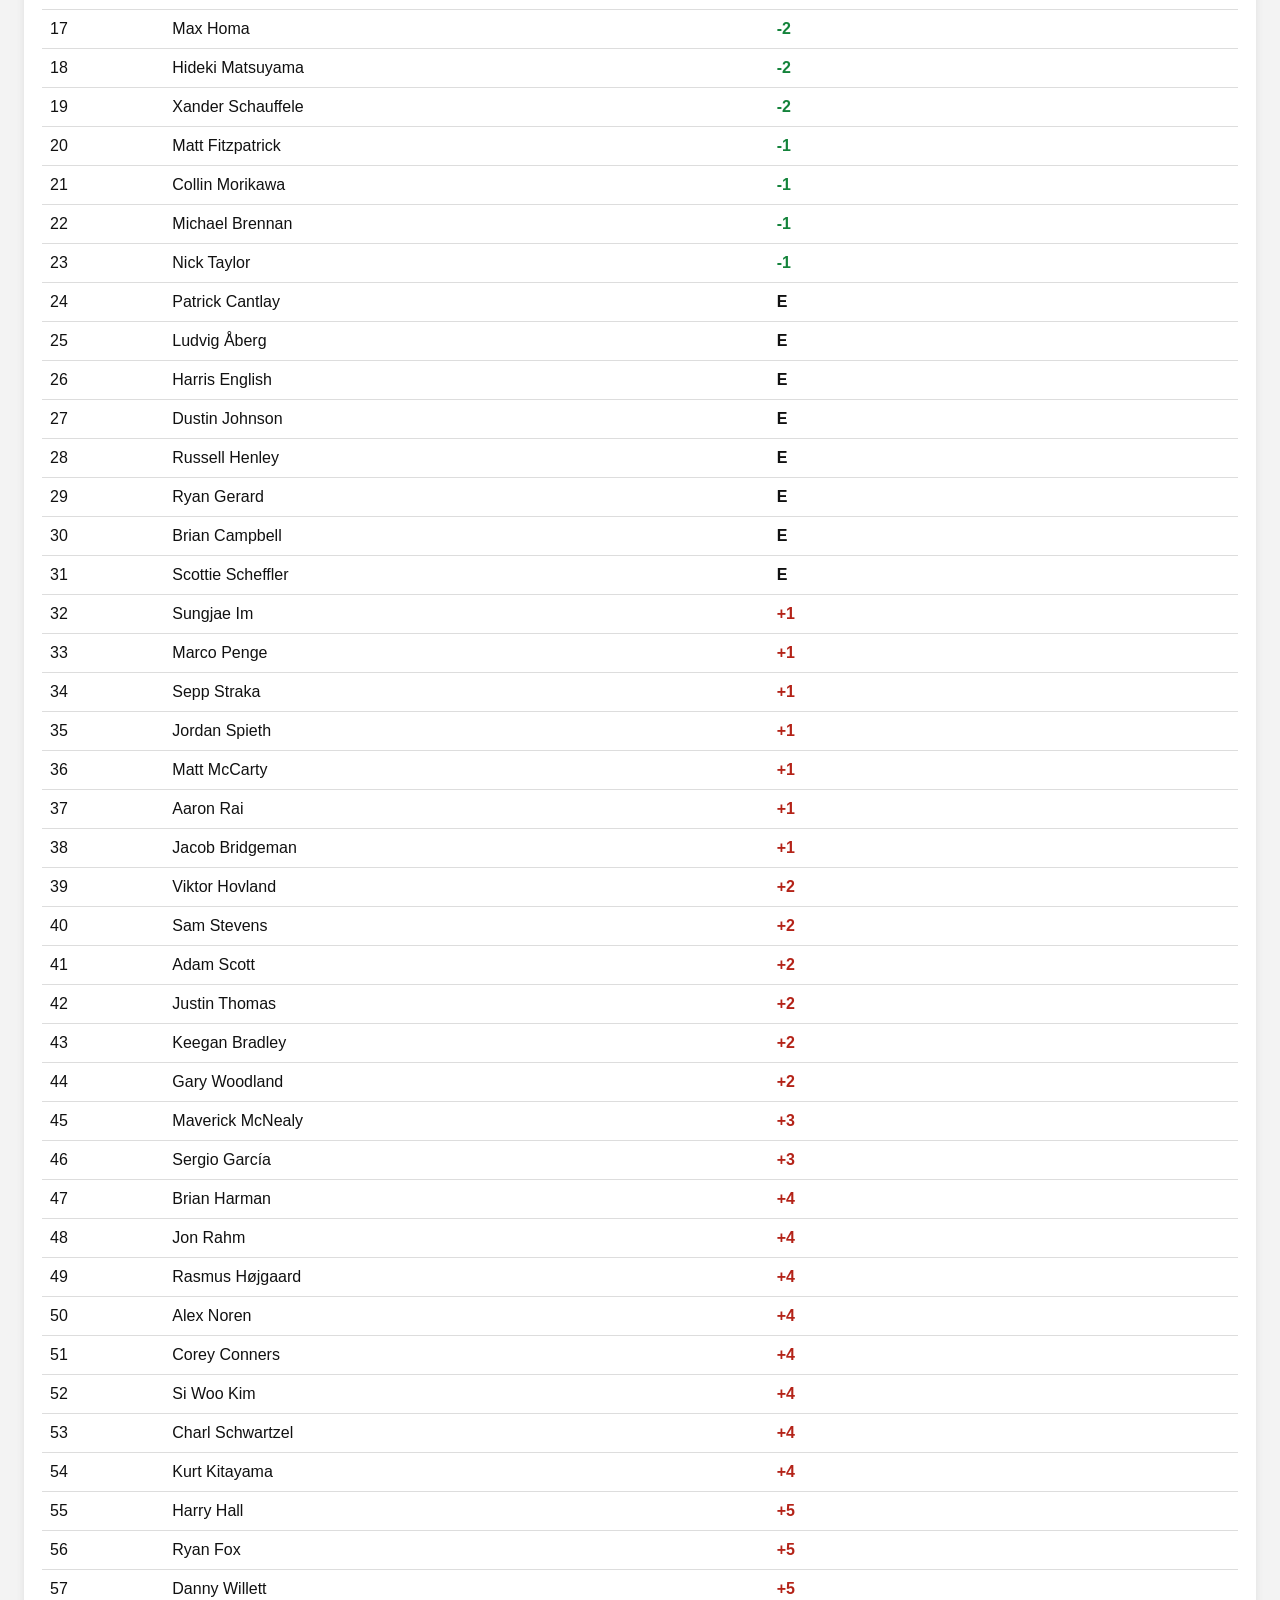
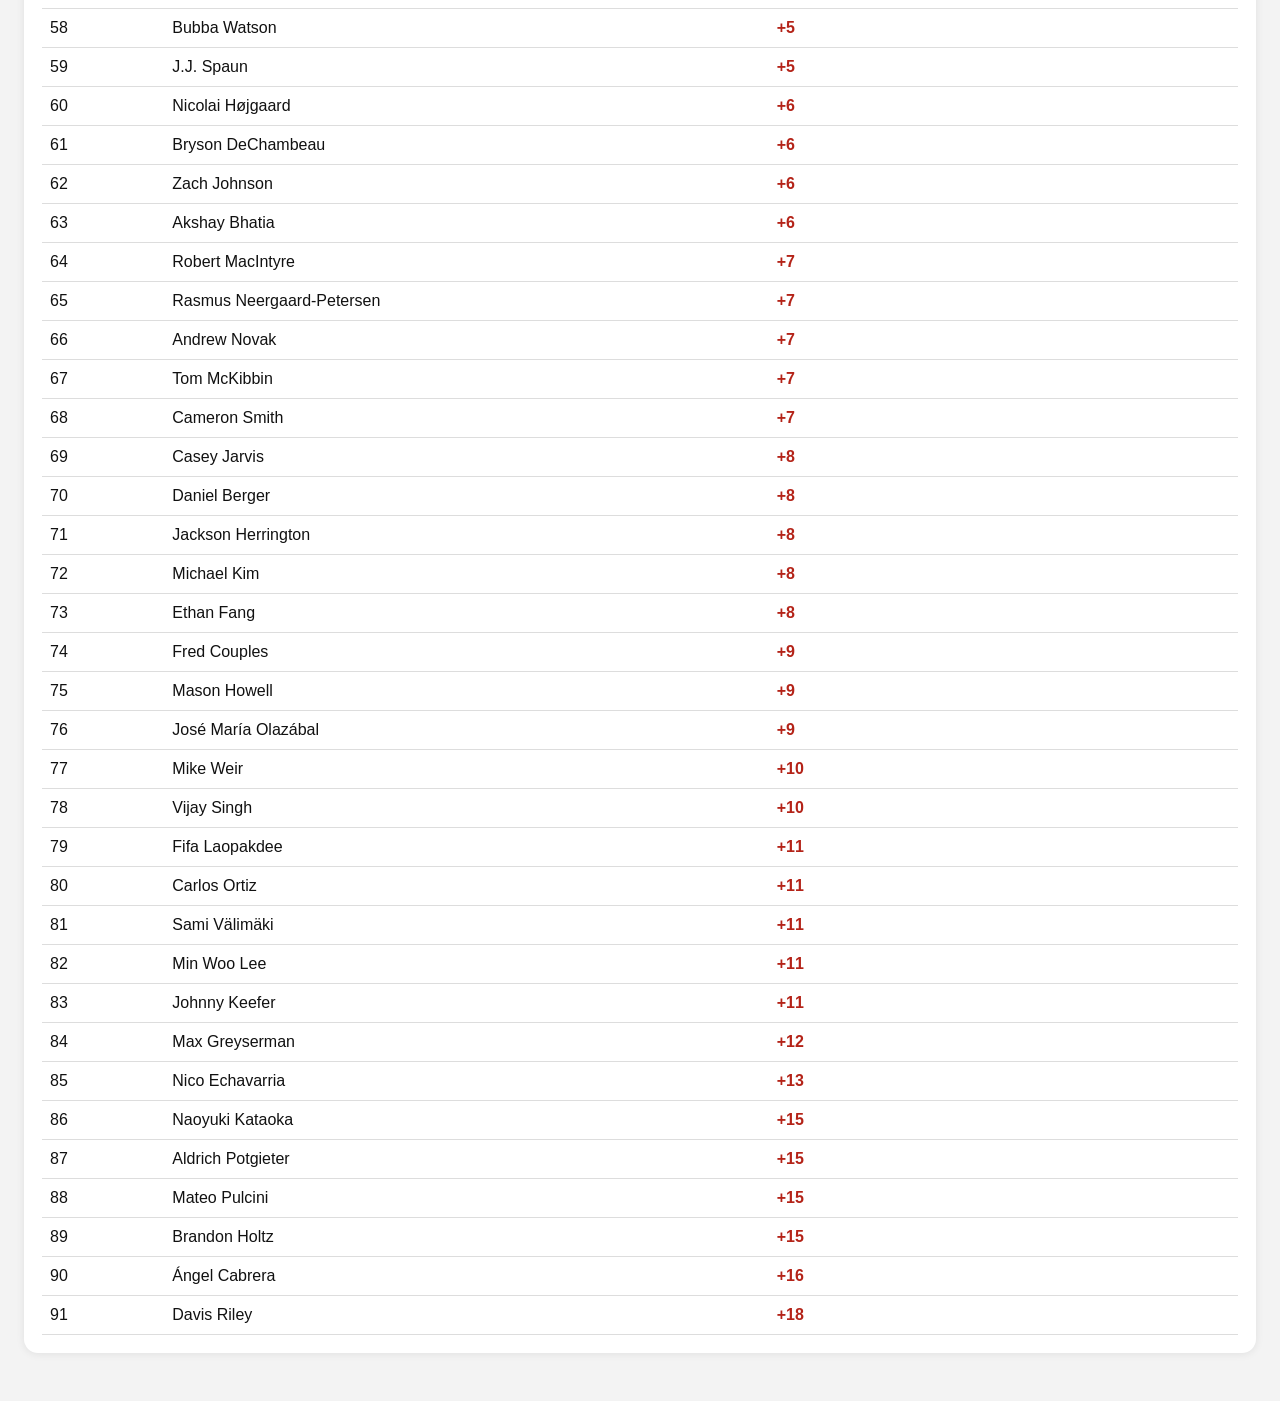
==== commit b4a95673: "Adjust image style and margin in index.html Updated image styling and alignment in the HTML." ====
--- a/docs/index.html
+++ b/docs/index.html
@@ -18,11 +18,11 @@
       <div id="teams-grid" class="teams-grid"></div>
     </section>
 
-    <div style="text-align:center; margin: 30px 0;">
+<div style="text-align:center; margin: 40px 0;">
   <img 
     src="./Masters champions enjoying the day.jpg" 
     alt="Masters Image"
-    style="max-width:100%; width:700px; border-radius:12px;"
+    style="max-width:100%; width:800px; border-radius:16px; box-shadow: 0 8px 20px rgba(0,0,0,0.2);"
   >
 </div>
 
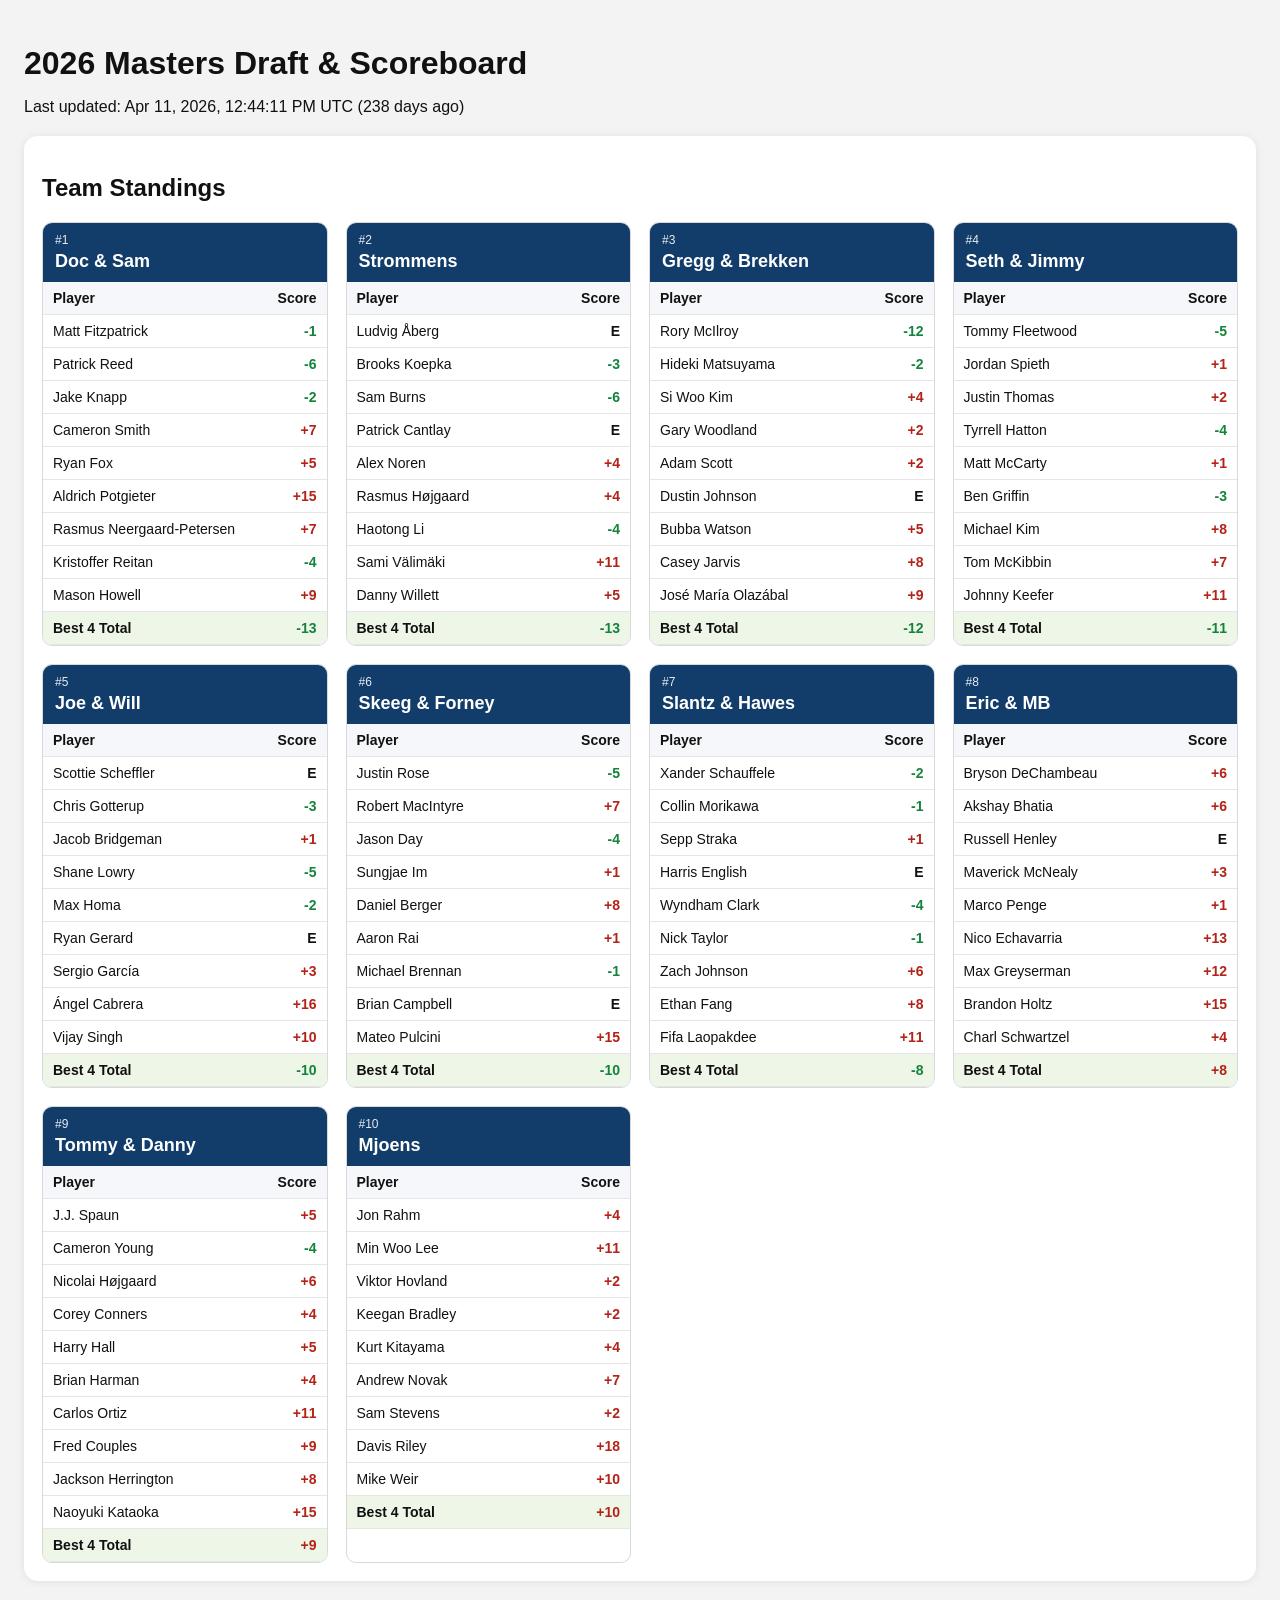
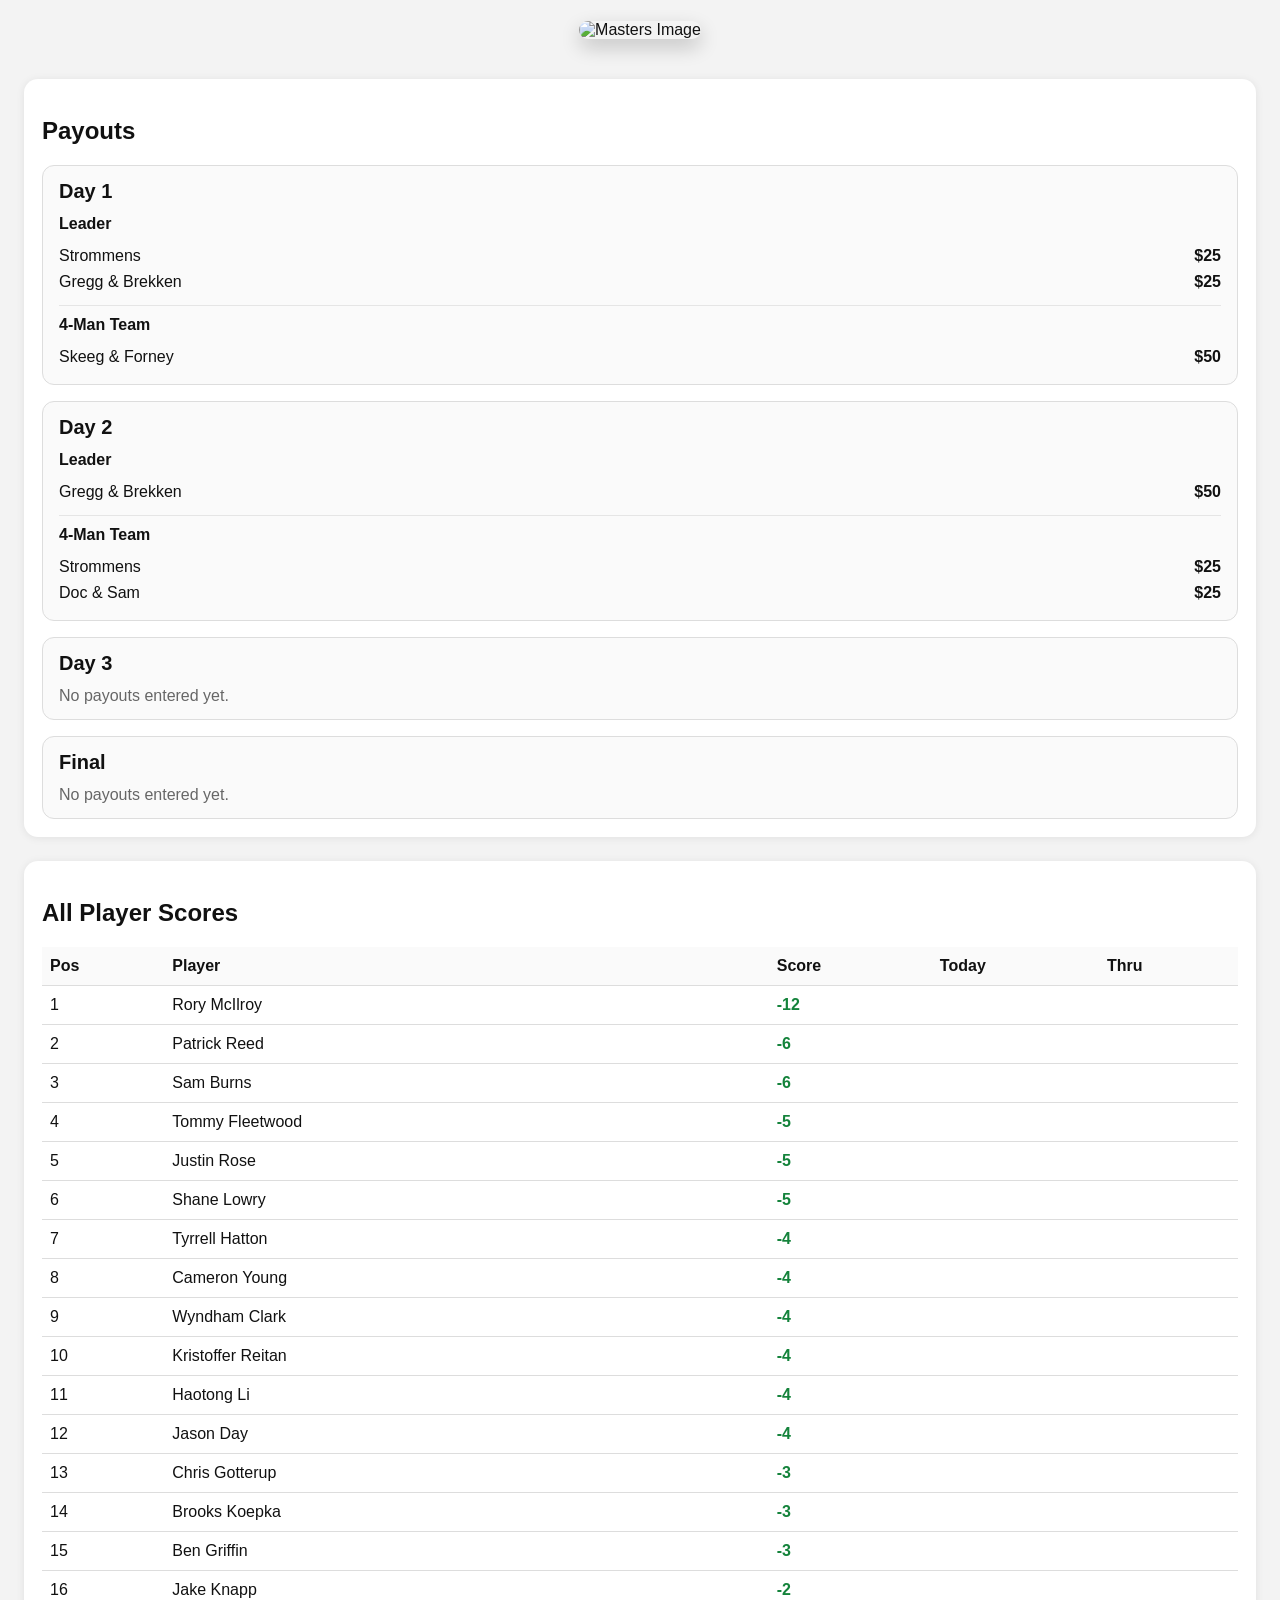
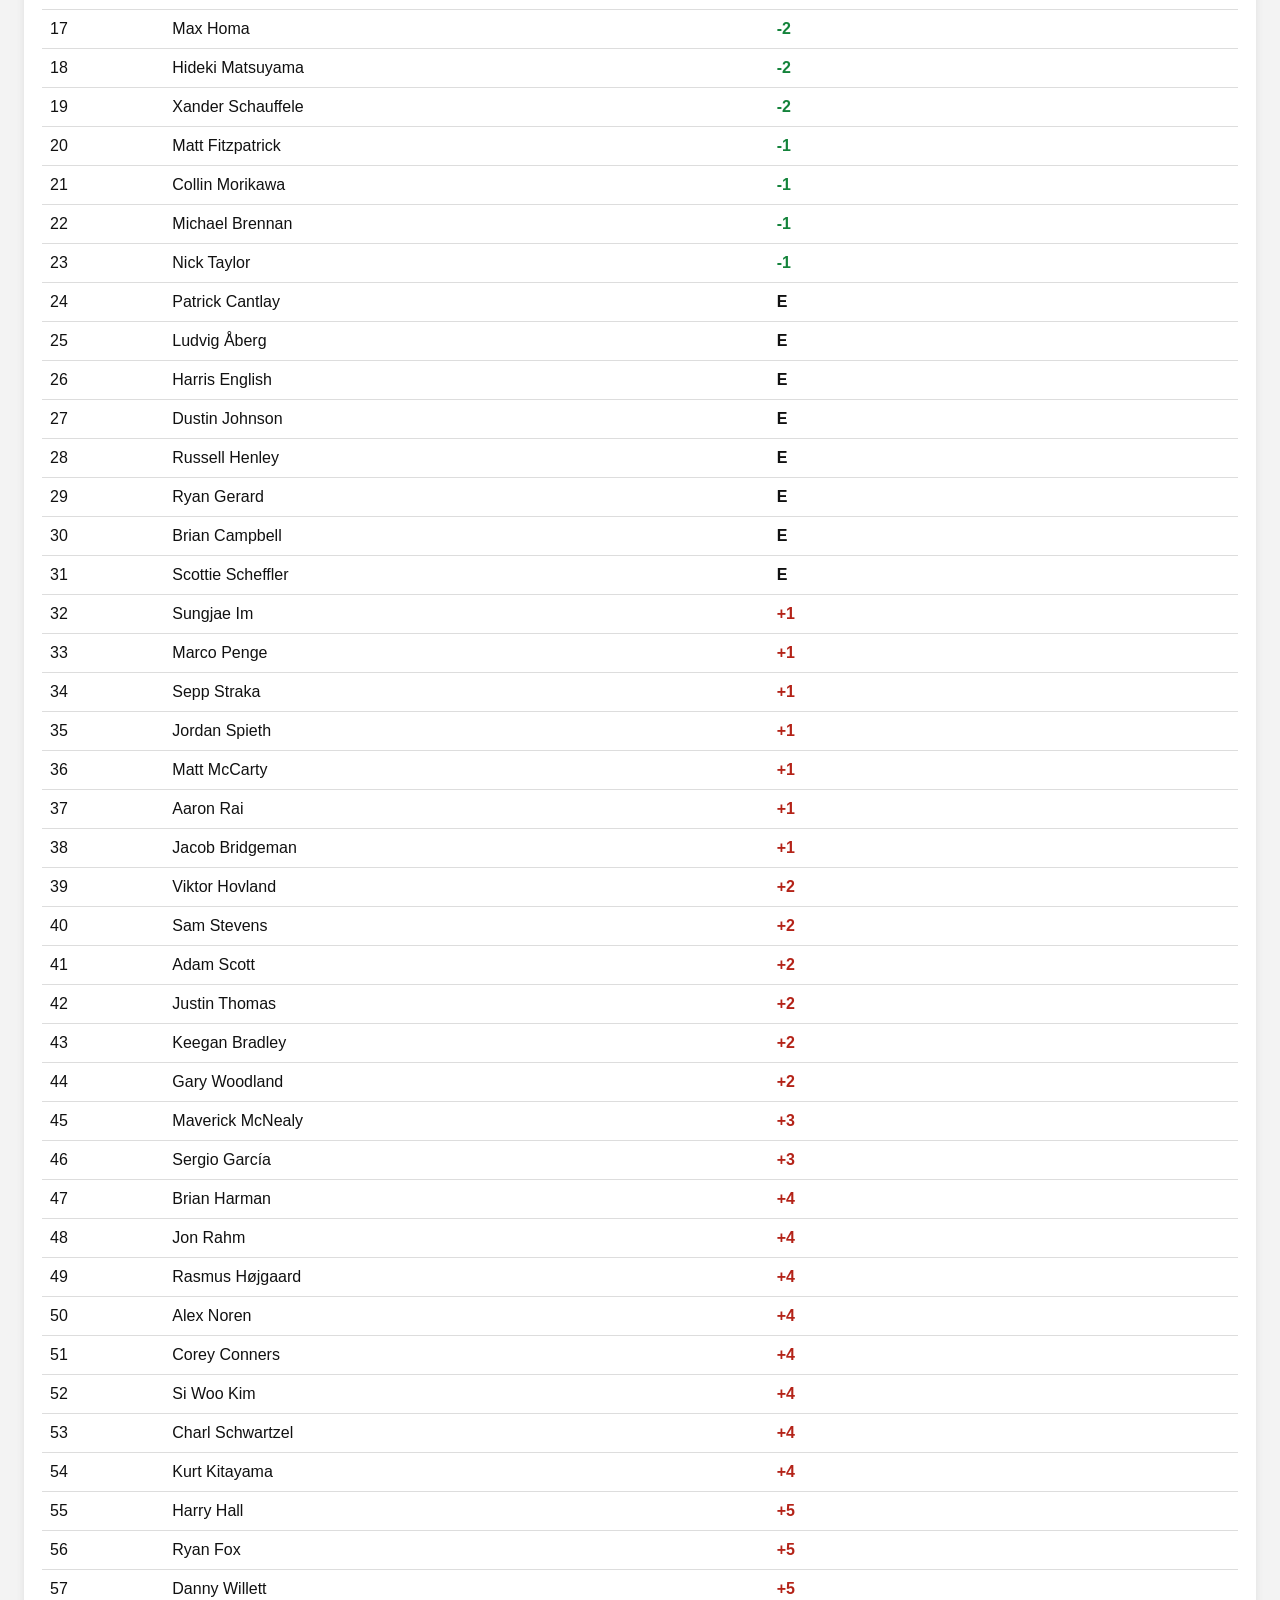
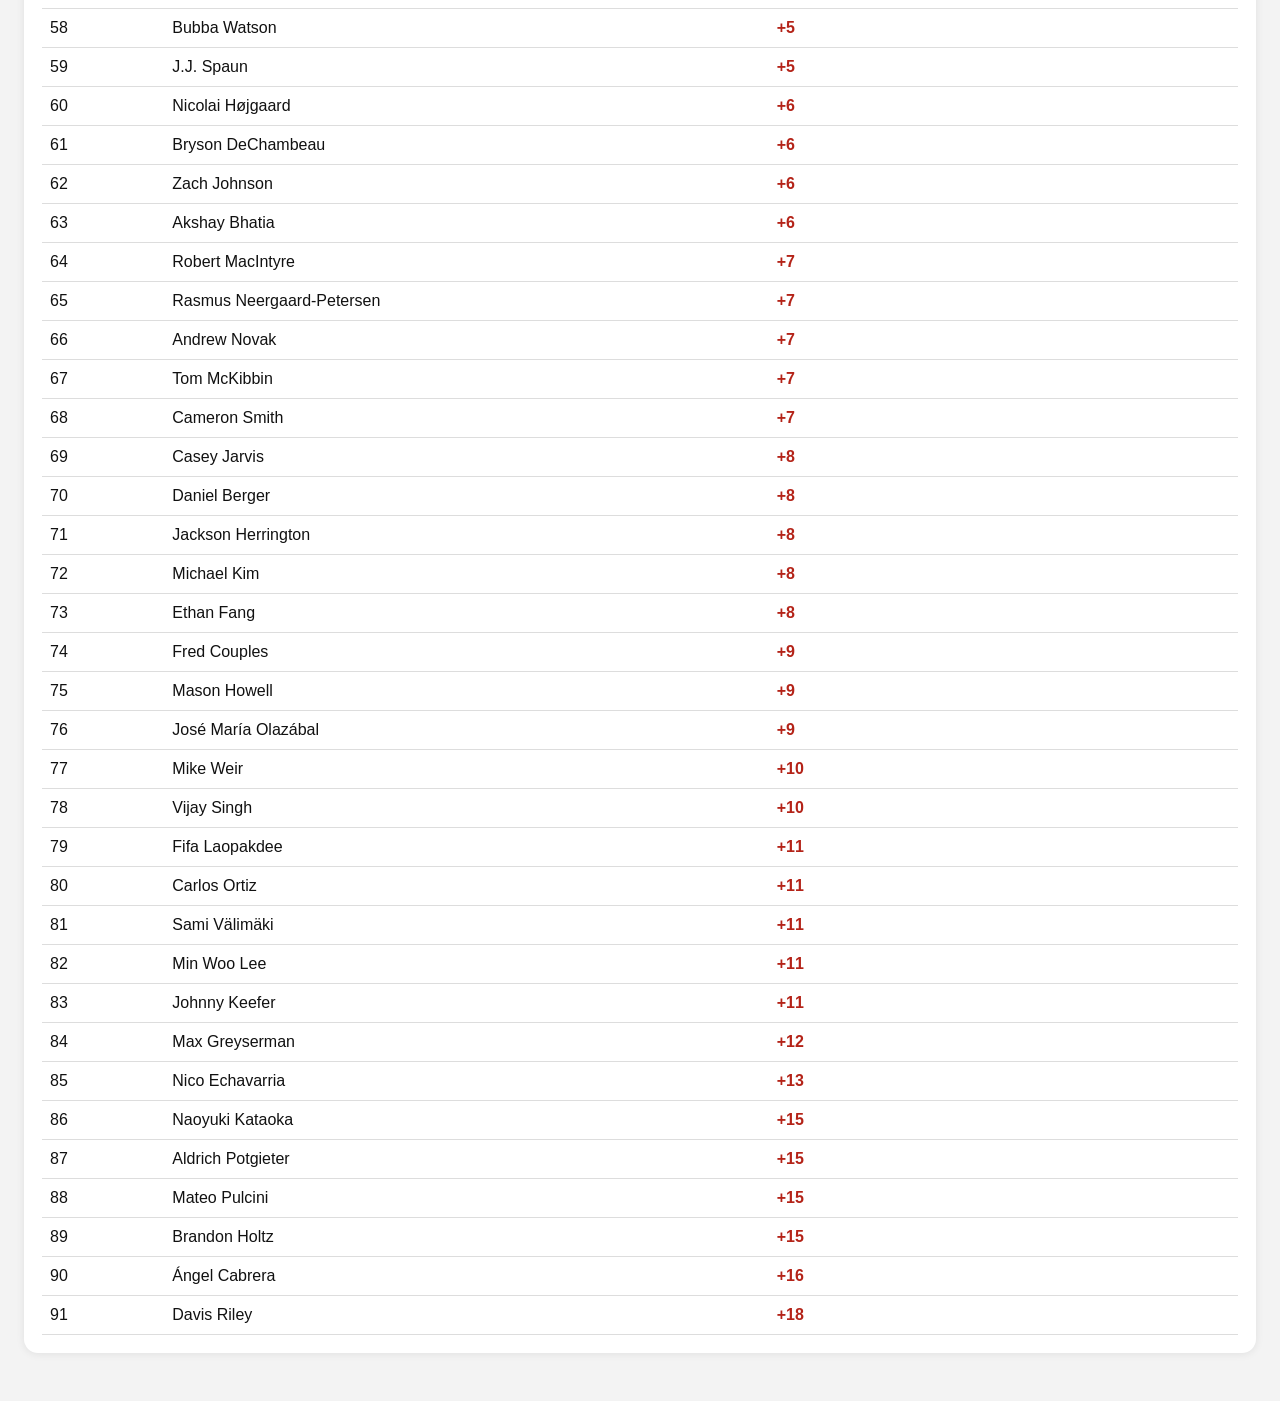
==== commit 50f104bb: "Update image source in index.html" ====
--- a/docs/index.html
+++ b/docs/index.html
@@ -20,7 +20,7 @@
 
 <div style="text-align:center; margin: 40px 0;">
   <img 
-    src="./Masters champions enjoying the day.jpg" 
+    src="./Masters.jpg" 
     alt="Masters Image"
     style="max-width:100%; width:800px; border-radius:16px; box-shadow: 0 8px 20px rgba(0,0,0,0.2);"
   >
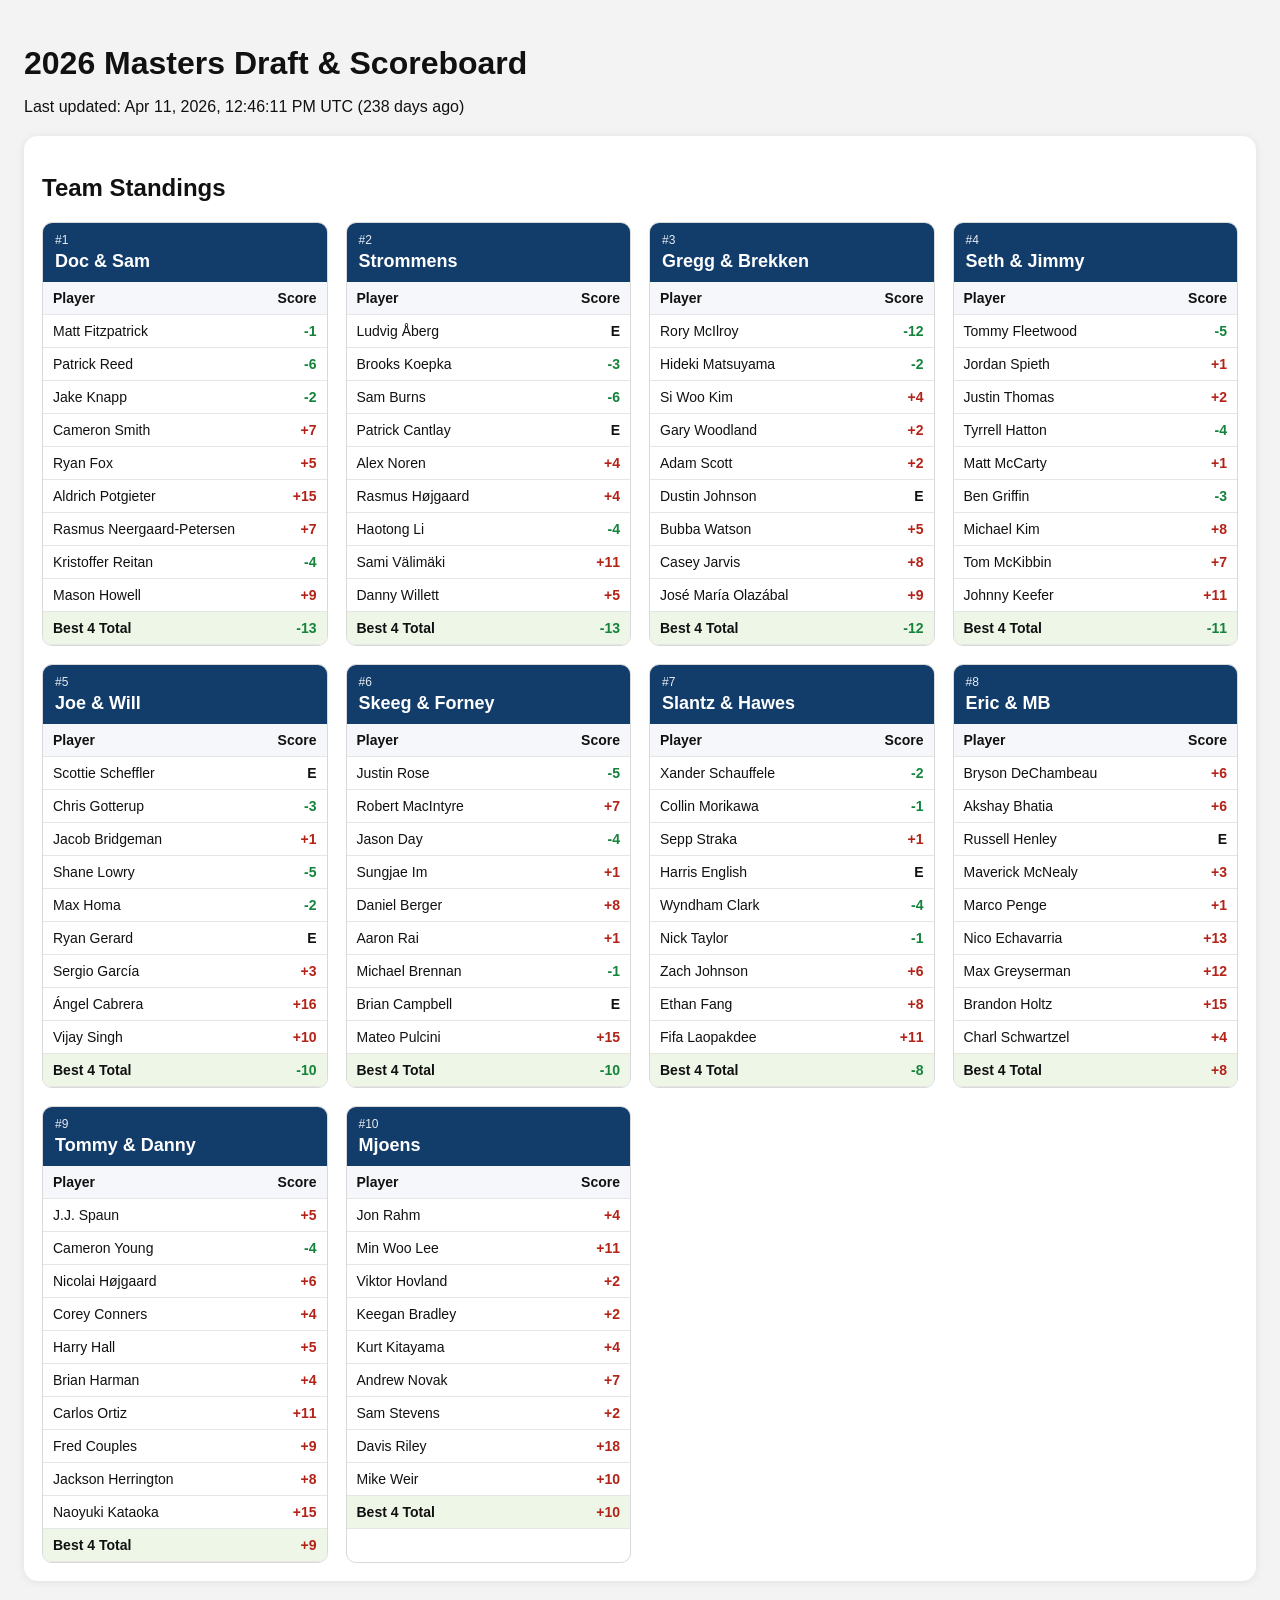
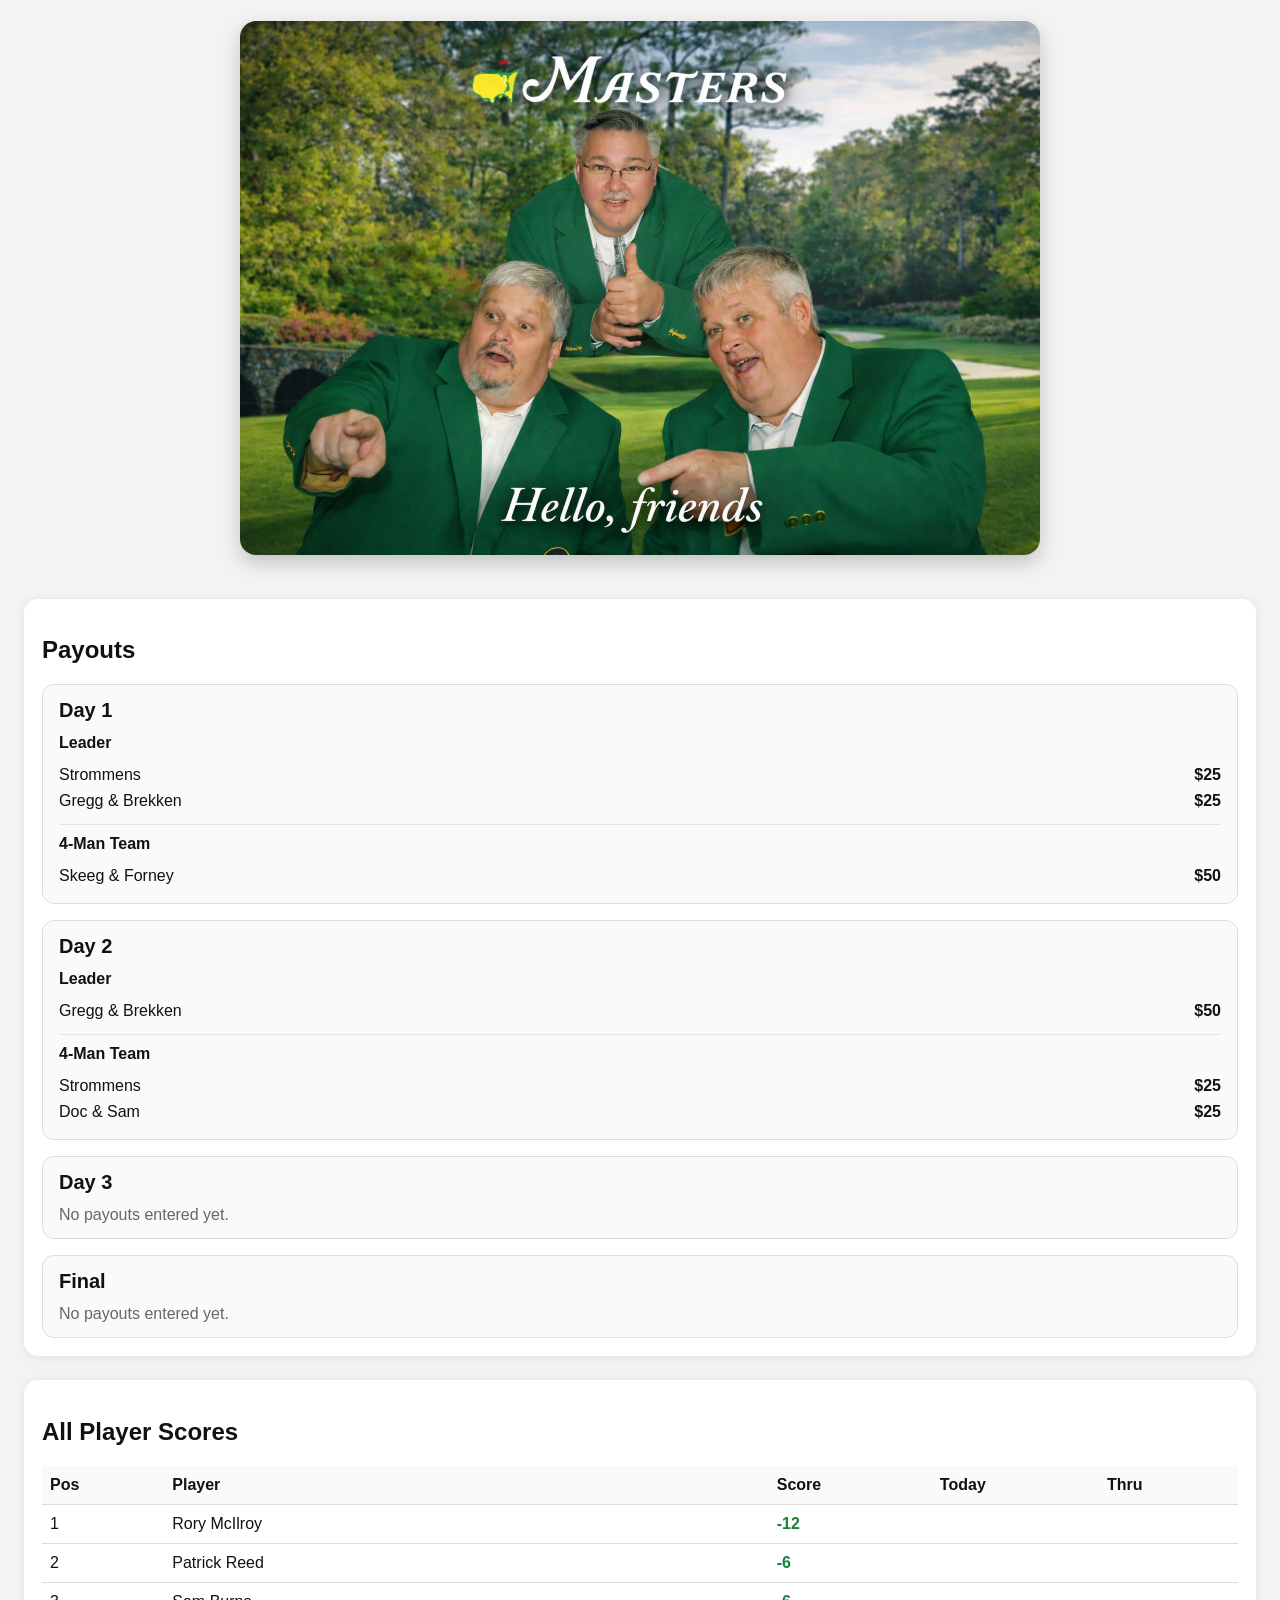
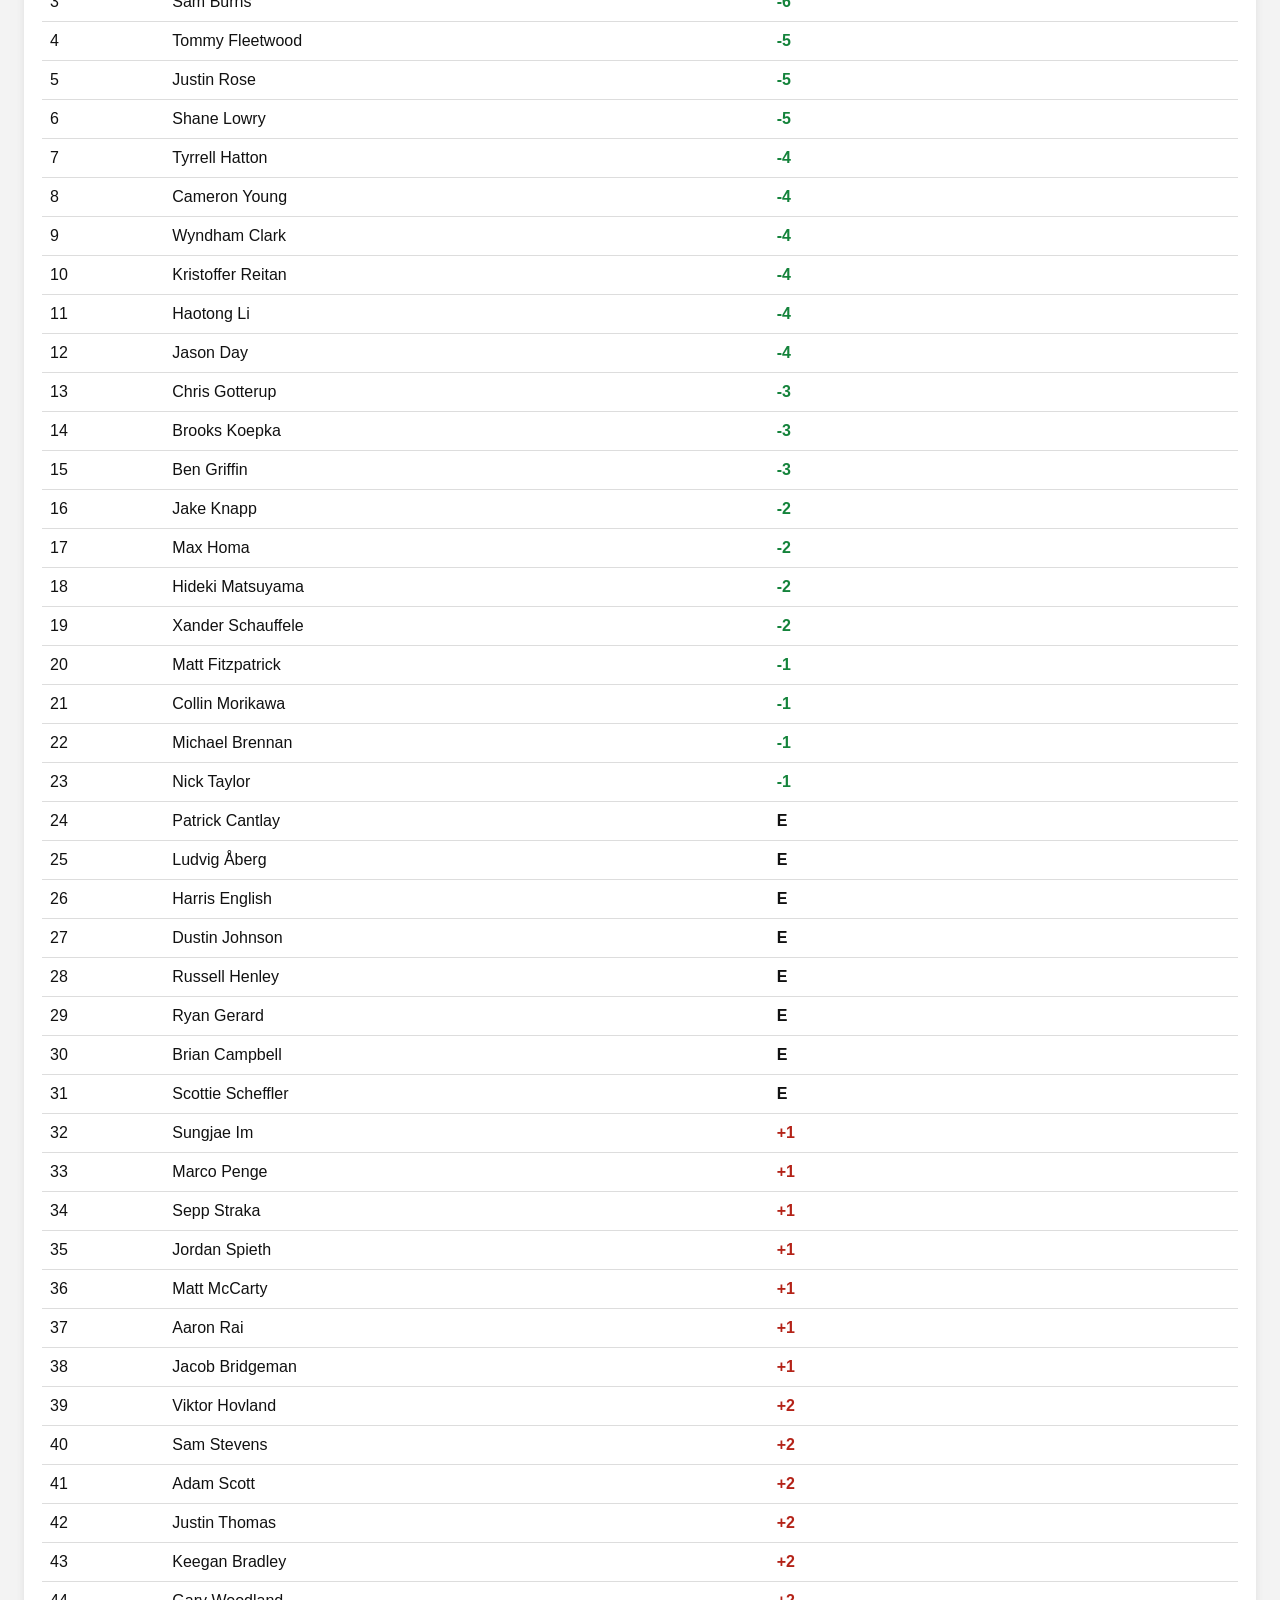
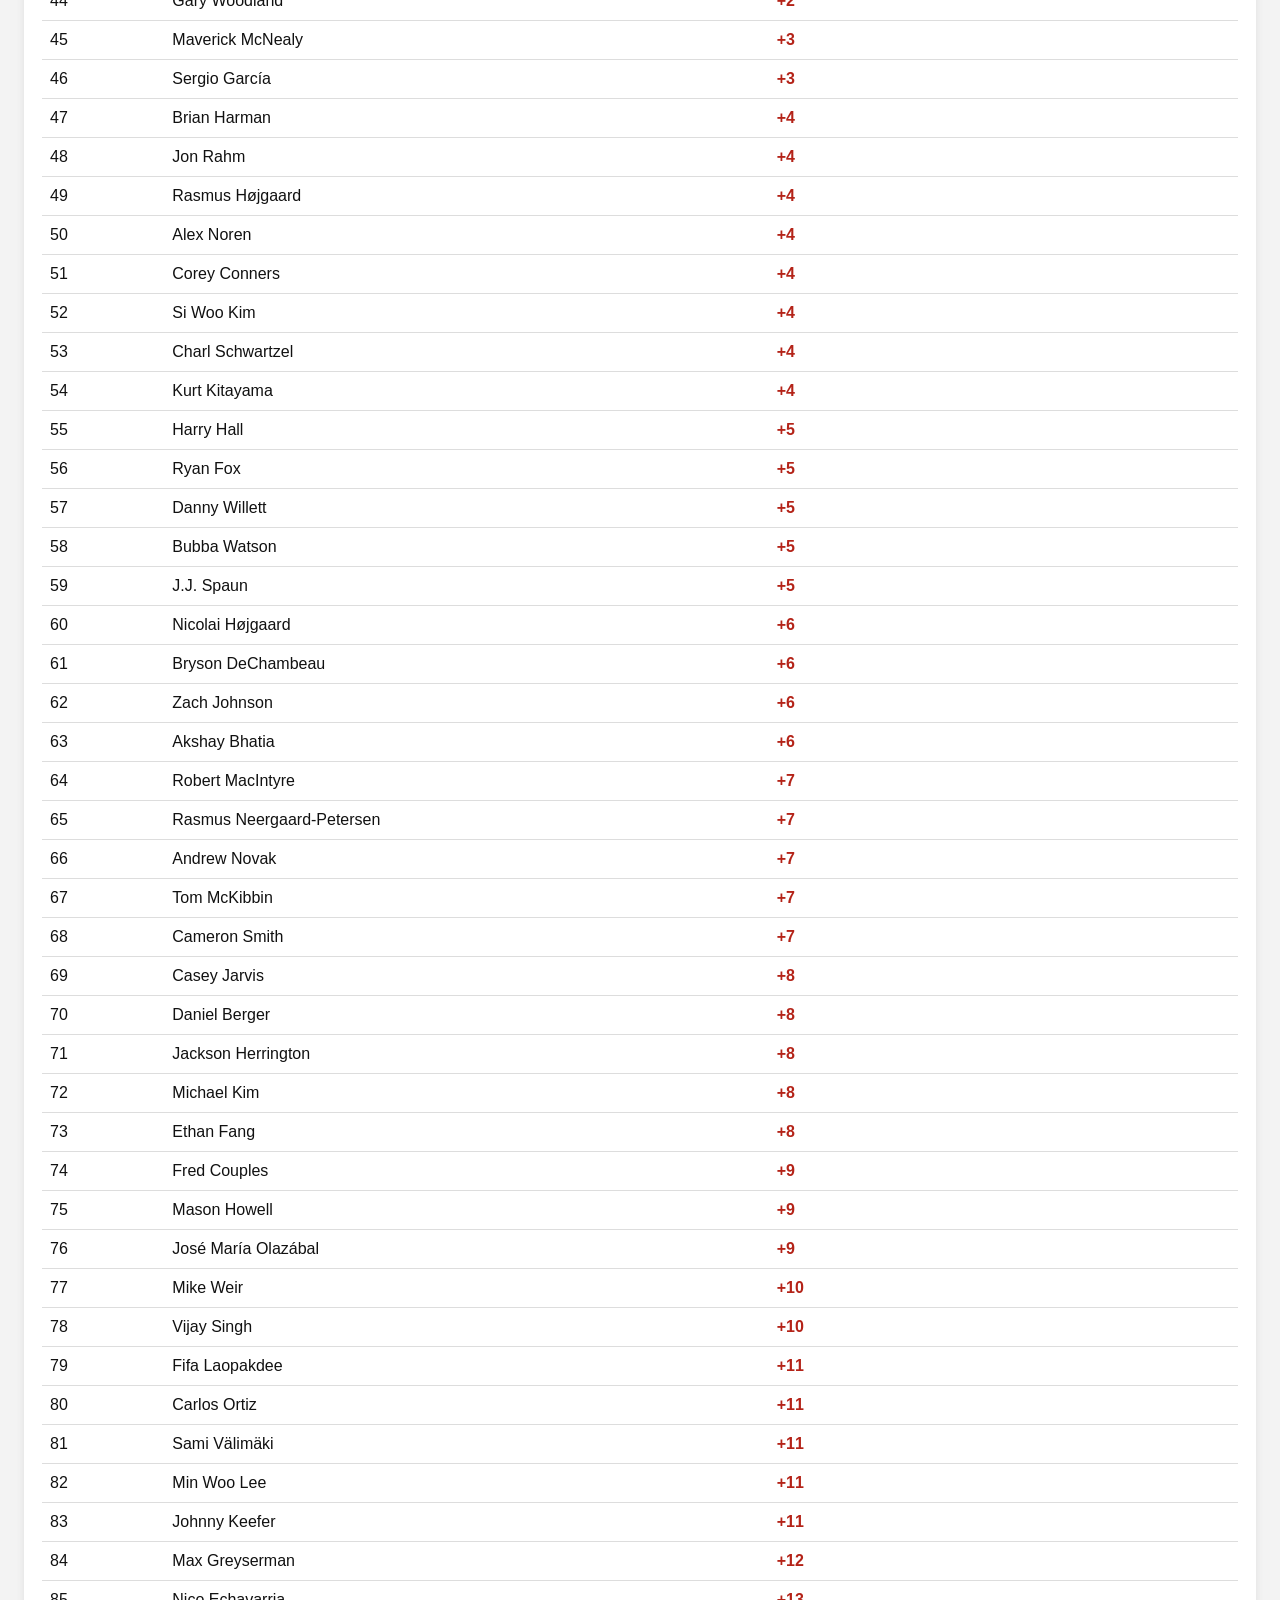
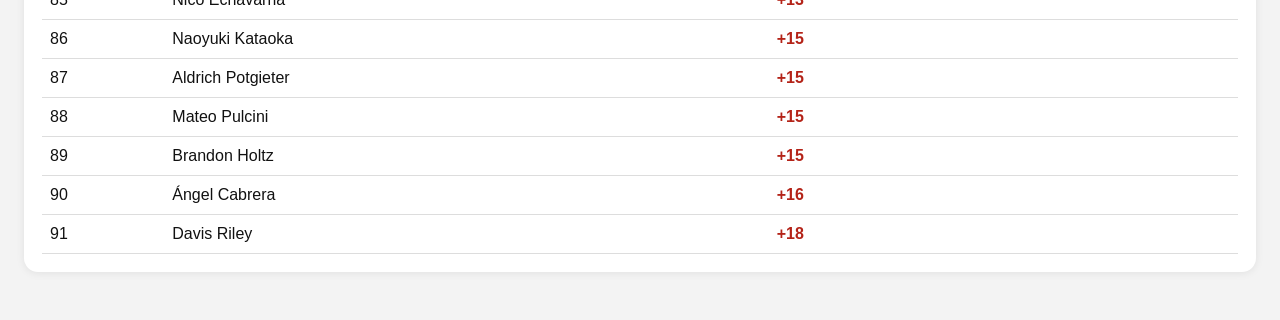
==== commit 6d1e8c7f: "Update image source from Masters.jpg to Masters.png" ====
--- a/docs/index.html
+++ b/docs/index.html
@@ -20,7 +20,7 @@
 
 <div style="text-align:center; margin: 40px 0;">
   <img 
-    src="./Masters.jpg" 
+    src="./Masters.png" 
     alt="Masters Image"
     style="max-width:100%; width:800px; border-radius:16px; box-shadow: 0 8px 20px rgba(0,0,0,0.2);"
   >
